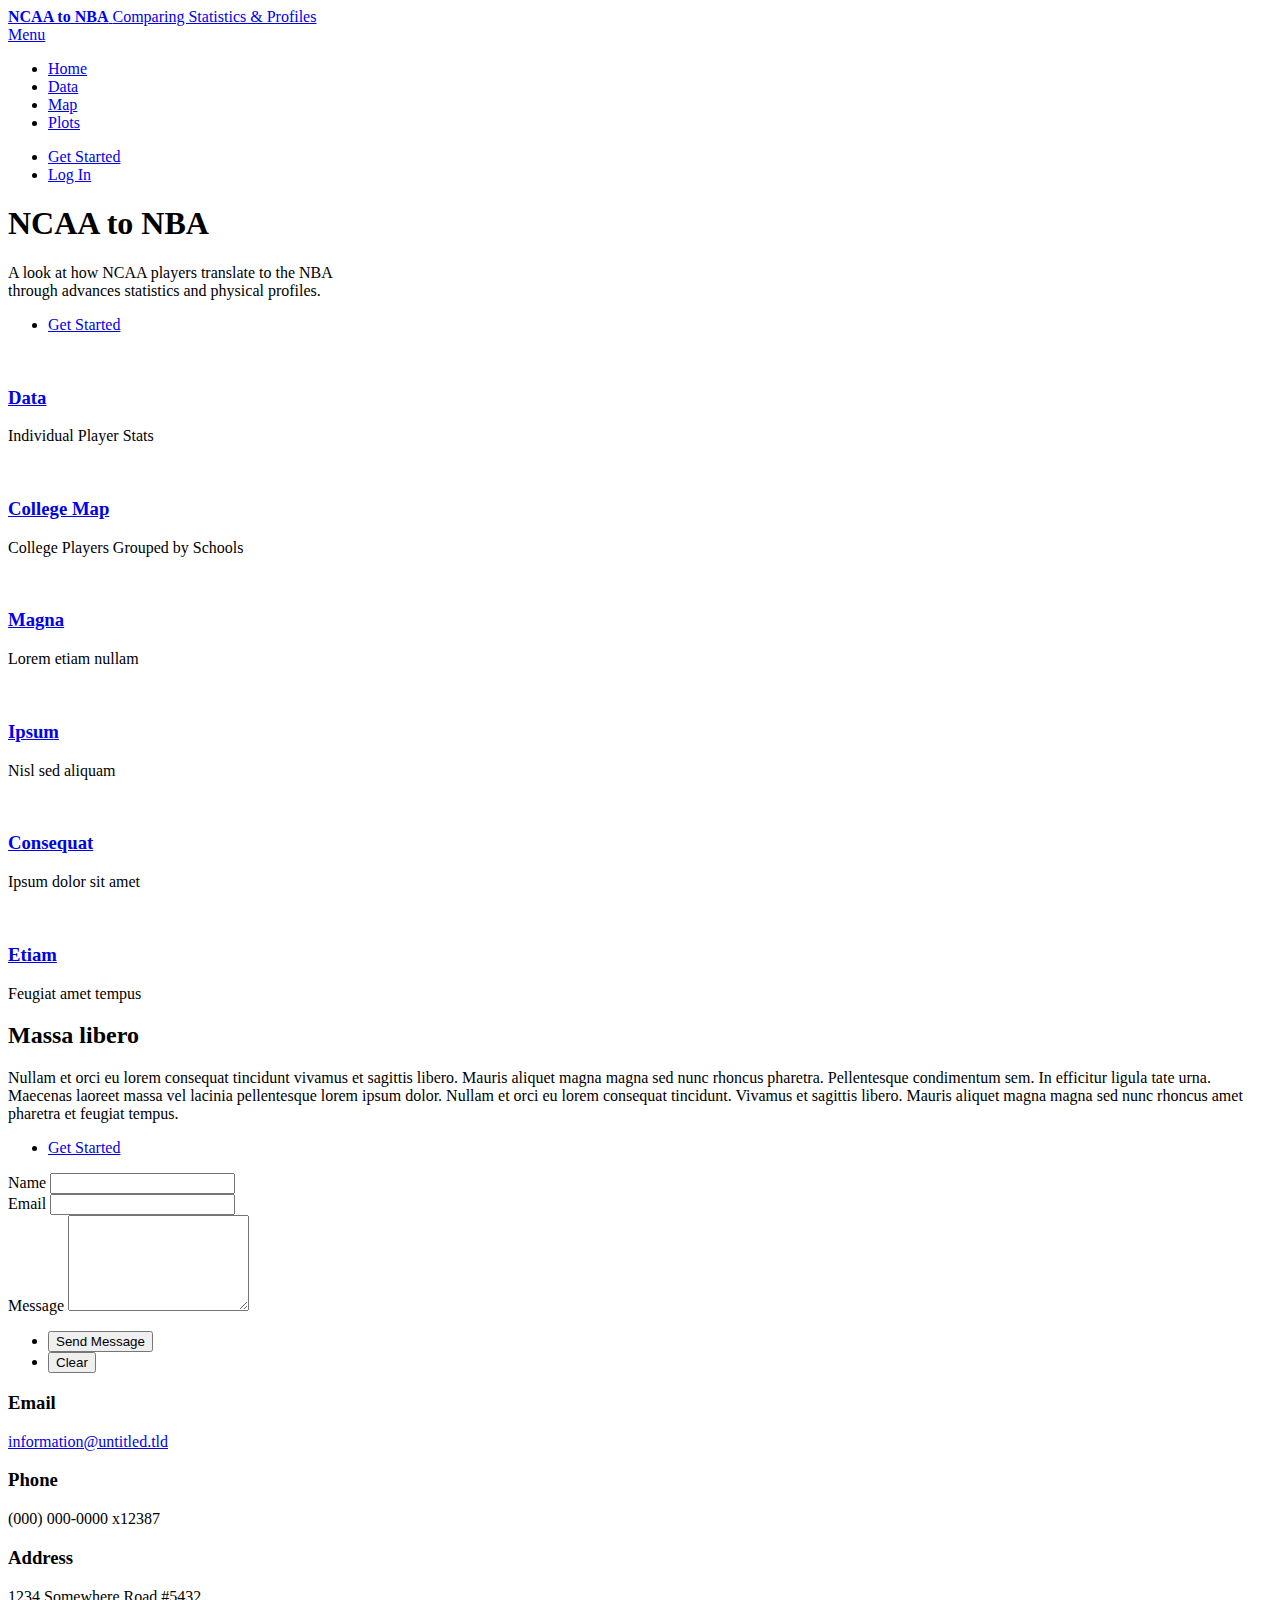
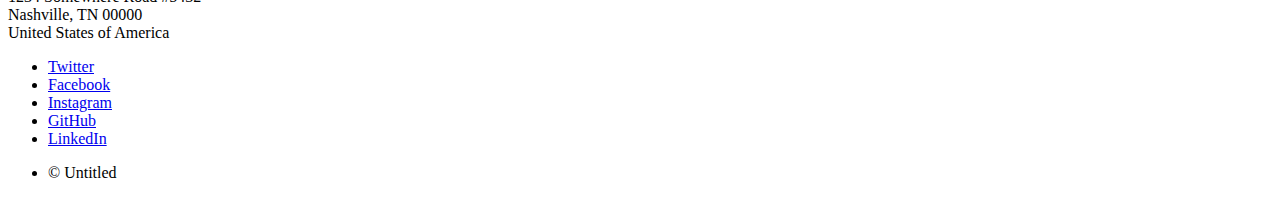
==== templates/index.html @ c203405b "created flask app" ====
<!DOCTYPE HTML>
<!--
	Forty by Pixelarity
	pixelarity.com | hello@pixelarity.com
	License: pixelarity.com/license
-->
<html>
	<head>
		<title>Untitled</title>
		<meta charset="utf-8" />
		<meta name="viewport" content="width=device-width, initial-scale=1, user-scalable=no" />
		<link rel="stylesheet" href= 'static/assets/css/main.css' />
		<link rel="stylesheet" href= 'static/assets/css/noscript.css' />
	</head>
	<body class="is-preload">

		<!-- Wrapper -->
			<div id="wrapper">

				<!-- Header -->
					<header id="header" class="alt">
						<a href="/" class="logo"><strong>NCAA to NBA</strong> <span>Comparing Statistics & Profiles</span></a>
						<nav>
							<a href="#menu">Menu</a>
						</nav>
					</header>

				<!-- Menu -->
					<nav id="menu">
						<ul class="links">
							<li><a href="index.html">Home</a></li>
							<li><a href="/data">Data</a></li>
							<li><a href="generic.html">Map</a></li>
							<li><a href="elements.html">Plots</a></li>
						</ul>
						<ul class="actions stacked">
							<li><a href="#" class="button primary fit">Get Started</a></li>
							<li><a href="#" class="button fit">Log In</a></li>
						</ul>
					</nav>

				<!-- Banner -->
					<section id="banner" class="major">
						<div class="inner">
							<header class="major">
								<h1>NCAA to NBA</h1>
							</header>
							<div class="content">
								<p>A look at how NCAA players translate to the NBA<br />
								through advances statistics and physical profiles.</p>
								<ul class="actions">
									<li><a href="#one" class="button next scrolly">Get Started</a></li>
								</ul>
							</div>
						</div>
					</section>

				<!-- Main -->
					<div id="main">

						<!-- One -->
							<section id="one" class="tiles">
								<article>
									<span class="image">
										<img src="static/images/stephcurrycollege.jpg" alt="" />
									</span>
									<header class="major">
										<h3><a href="/data" class="link">Data</a></h3>
										<p>Individual Player Stats</p>
									</header>
								</article>
								<article>
									<span class="image">
										<img src="static/images/marchmadnessbracket.jpg" alt="" />
									</span>
									<header class="major">
										<h3><a href="landing.html" class="link">College Map</a></h3>
										<p>College Players Grouped by Schools</p>
									</header>
								</article>
								<article>
									<span class="image">
										<img src="static/images/pic03.jpg" alt="" />
									</span>
									<header class="major">
										<h3><a href="landing.html" class="link">Magna</a></h3>
										<p>Lorem etiam nullam</p>
									</header>
								</article>
								<article>
									<span class="image">
										<img src="static/images/pic04.jpg" alt="" />
									</span>
									<header class="major">
										<h3><a href="static/landing.html" class="link">Ipsum</a></h3>
										<p>Nisl sed aliquam</p>
									</header>
								</article>
								<article>
									<span class="image">
										<img src="static/images/pic05.jpg" alt="" />
									</span>
									<header class="major">
										<h3><a href="landing.html" class="link">Consequat</a></h3>
										<p>Ipsum dolor sit amet</p>
									</header>
								</article>
								<article>
									<span class="image">
										<img src="static/images/pic06.jpg" alt="" />
									</span>
									<header class="major">
										<h3><a href="landing.html" class="link">Etiam</a></h3>
										<p>Feugiat amet tempus</p>
									</header>
								</article>
							</section>

						<!-- Two -->
							<section id="two">
								<div class="inner">
									<header class="major">
										<h2>Massa libero</h2>
									</header>
									<p>Nullam et orci eu lorem consequat tincidunt vivamus et sagittis libero. Mauris aliquet magna magna sed nunc rhoncus pharetra. Pellentesque condimentum sem. In efficitur ligula tate urna. Maecenas laoreet massa vel lacinia pellentesque lorem ipsum dolor. Nullam et orci eu lorem consequat tincidunt. Vivamus et sagittis libero. Mauris aliquet magna magna sed nunc rhoncus amet pharetra et feugiat tempus.</p>
									<ul class="actions">
										<li><a href="landing.html" class="button next">Get Started</a></li>
									</ul>
								</div>
							</section>

					</div>

				<!-- Contact -->
					<section id="contact">
						<div class="inner">
							<section>
								<form method="post" action="#">
									<div class="fields">
										<div class="field half">
											<label for="name">Name</label>
											<input type="text" name="name" id="name" />
										</div>
										<div class="field half">
											<label for="email">Email</label>
											<input type="text" name="email" id="email" />
										</div>
										<div class="field">
											<label for="message">Message</label>
											<textarea name="message" id="message" rows="6"></textarea>
										</div>
									</div>
									<ul class="actions">
										<li><input type="submit" value="Send Message" class="primary" /></li>
										<li><input type="reset" value="Clear" /></li>
									</ul>
								</form>
							</section>
							<section class="split">
								<section>
									<div class="contact-method">
										<span class="icon solid alt fa-envelope"></span>
										<h3>Email</h3>
										<a href="#">information@untitled.tld</a>
									</div>
								</section>
								<section>
									<div class="contact-method">
										<span class="icon solid alt fa-phone"></span>
										<h3>Phone</h3>
										<span>(000) 000-0000 x12387</span>
									</div>
								</section>
								<section>
									<div class="contact-method">
										<span class="icon solid alt fa-home"></span>
										<h3>Address</h3>
										<span>1234 Somewhere Road #5432<br />
										Nashville, TN 00000<br />
										United States of America</span>
									</div>
								</section>
							</section>
						</div>
					</section>

				<!-- Footer -->
					<footer id="footer">
						<div class="inner">
							<ul class="icons">
								<li><a href="#" class="icon brands alt fa-twitter"><span class="label">Twitter</span></a></li>
								<li><a href="#" class="icon brands alt fa-facebook-f"><span class="label">Facebook</span></a></li>
								<li><a href="#" class="icon brands alt fa-instagram"><span class="label">Instagram</span></a></li>
								<li><a href="#" class="icon brands alt fa-github"><span class="label">GitHub</span></a></li>
								<li><a href="#" class="icon brands alt fa-linkedin-in"><span class="label">LinkedIn</span></a></li>
							</ul>
							<ul class="copyright">
								<li>&copy; Untitled</li>
							</ul>
						</div>
					</footer>

			</div>

		<!-- Scripts -->
			<script src="static/assets/js/jquery.min.js"></script>
			<script src="static/assets/js/jquery.scrolly.min.js"></script>
			<script src="static/assets/js/jquery.scrollex.min.js"></script>
			<script src="static/assets/js/browser.min.js"></script>
			<script src="static/assets/js/breakpoints.min.js"></script>
			<script src="static/assets/js/util.js"></script>
			<script src="static/assets/js/main.js"></script>

	</body>
</html>
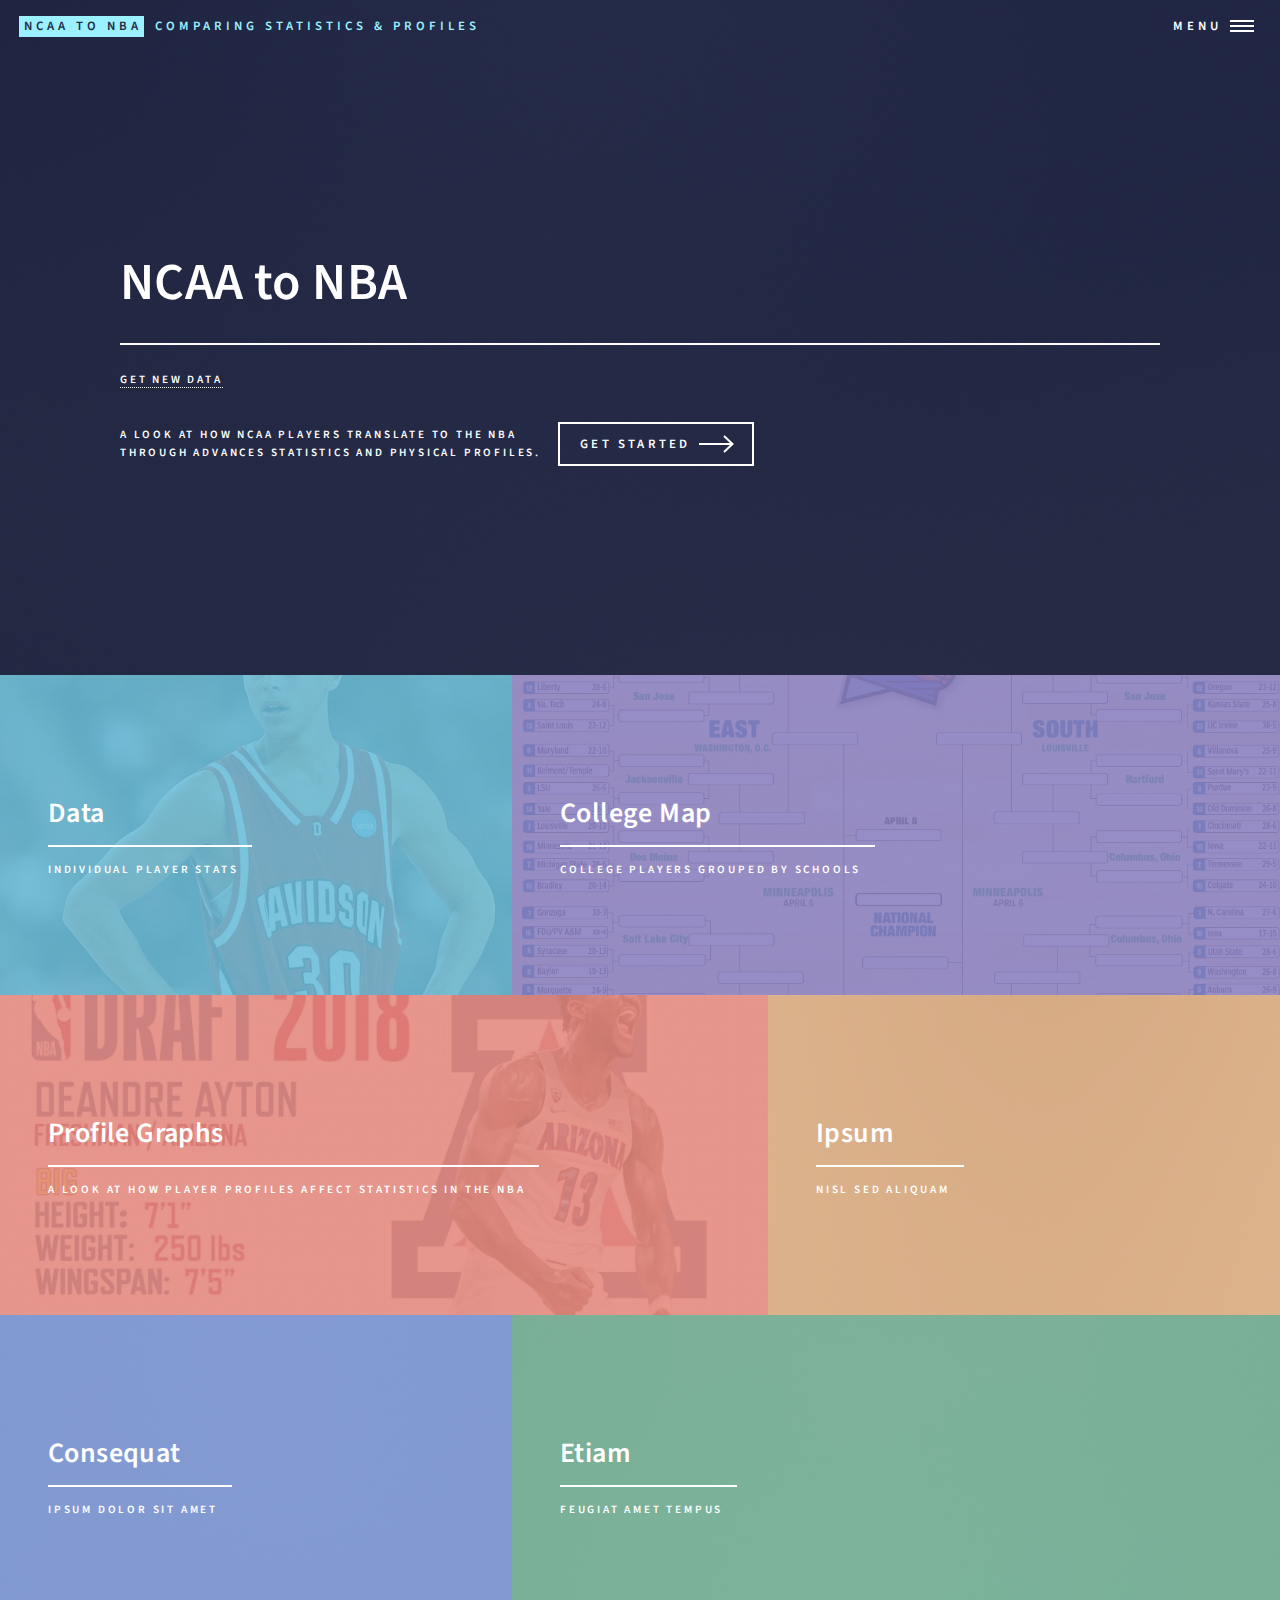
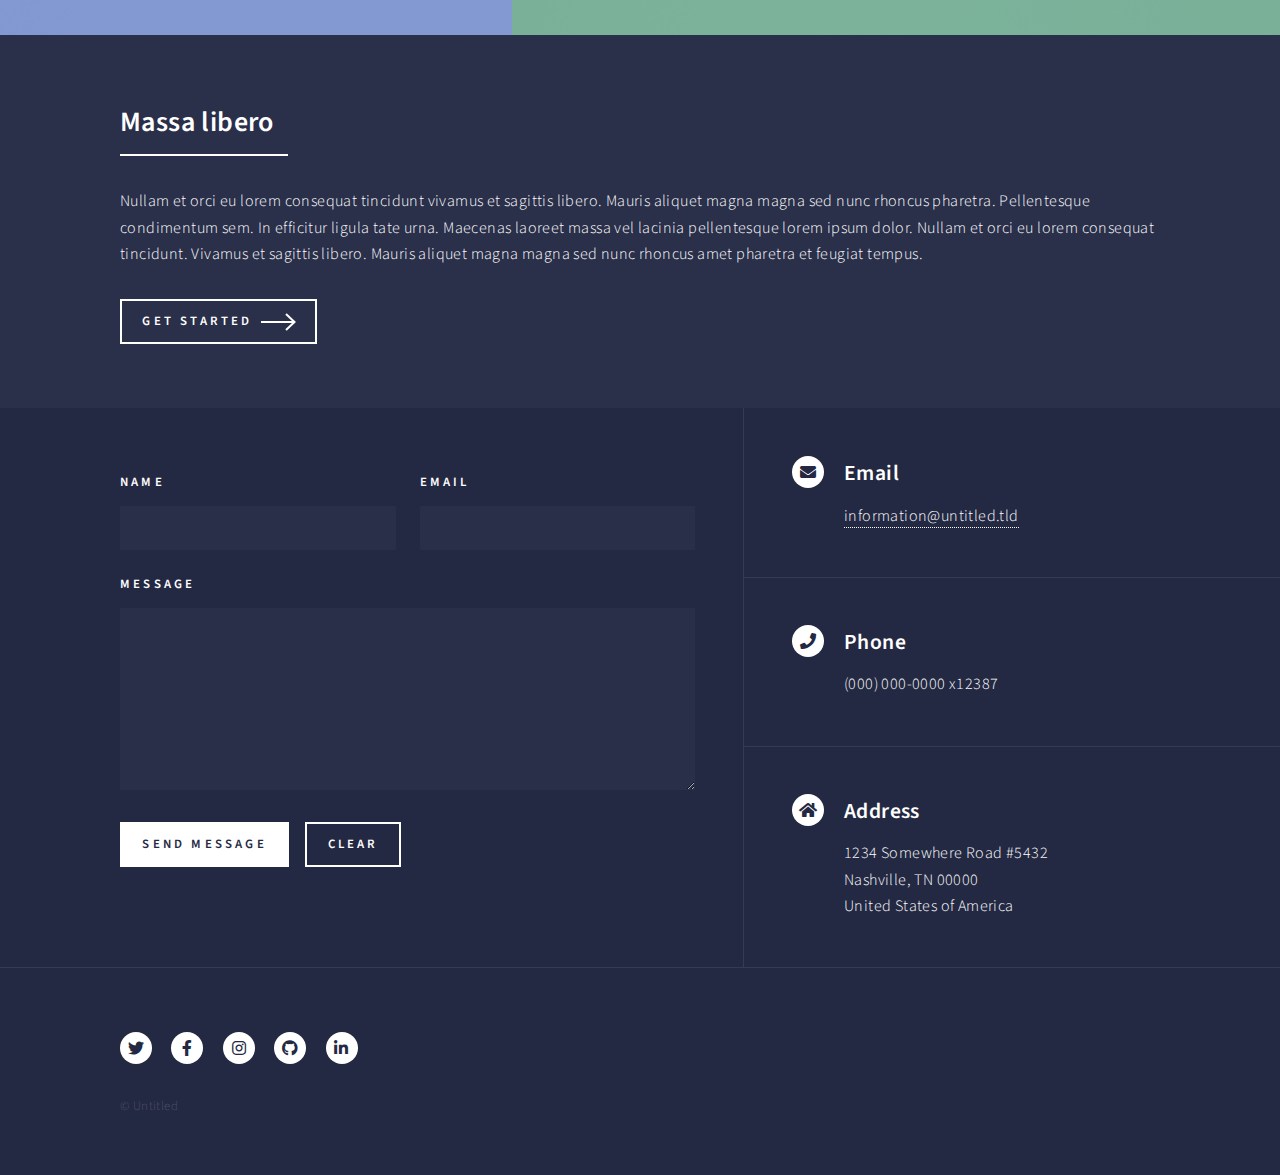
==== commit 58260697: "Uses Saburos PyMongo" ====
--- a/templates/index.html
+++ b/templates/index.html
@@ -9,8 +9,8 @@
 		<title>Untitled</title>
 		<meta charset="utf-8" />
 		<meta name="viewport" content="width=device-width, initial-scale=1, user-scalable=no" />
-		<link rel="stylesheet" href= 'static/assets/css/main.css' />
-		<link rel="stylesheet" href= 'static/assets/css/noscript.css' />
+		<link rel="stylesheet" href= '../static/assets/css/main.css' />
+		<link rel="stylesheet" href= '../static/assets/css/noscript.css' />
 	</head>
 	<body class="is-preload">
 
@@ -43,7 +43,8 @@
 					<section id="banner" class="major">
 						<div class="inner">
 							<header class="major">
-								<h1>NCAA to NBA</h1>
+								<h1>NCAA to NBA</h1> 
+								<p><a class="btn btn-primary btn-lg" href="/scrape" role="button">Get New Data</a></p>
 							</header>
 							<div class="content">
 								<p>A look at how NCAA players translate to the NBA<br />
@@ -62,7 +63,7 @@
 							<section id="one" class="tiles">
 								<article>
 									<span class="image">
-										<img src="static/images/stephcurrycollege.jpg" alt="" />
+										<img src="../static/images/stephcurrycollege.jpg" alt="" />
 									</span>
 									<header class="major">
 										<h3><a href="/data" class="link">Data</a></h3>
@@ -71,7 +72,7 @@
 								</article>
 								<article>
 									<span class="image">
-										<img src="static/images/marchmadnessbracket.jpg" alt="" />
+										<img src="../static/images/marchmadnessbracket.jpg" alt="" />
 									</span>
 									<header class="major">
 										<h3><a href="landing.html" class="link">College Map</a></h3>
@@ -80,16 +81,16 @@
 								</article>
 								<article>
 									<span class="image">
-										<img src="static/images/pic03.jpg" alt="" />
-									</span>
-									<header class="major">
-										<h3><a href="landing.html" class="link">Magna</a></h3>
-										<p>Lorem etiam nullam</p>
-									</header>
-								</article>
-								<article>
-									<span class="image">
-										<img src="static/images/pic04.jpg" alt="" />
+										<img src="../static/images/deandre_ayton.jpg" alt="" />
+									</span>
+									<header class="major">
+										<h3><a href="/profile" class="link">Profile Graphs</a></h3>
+										<p>A look at how player profiles affect statistics in the NBA </p>
+									</header>
+								</article>
+								<article>
+									<span class="image">
+										<img src="../static/images/pic04.jpg" alt="" />
 									</span>
 									<header class="major">
 										<h3><a href="static/landing.html" class="link">Ipsum</a></h3>
@@ -98,7 +99,7 @@
 								</article>
 								<article>
 									<span class="image">
-										<img src="static/images/pic05.jpg" alt="" />
+										<img src="../static/images/pic05.jpg" alt="" />
 									</span>
 									<header class="major">
 										<h3><a href="landing.html" class="link">Consequat</a></h3>
@@ -107,7 +108,7 @@
 								</article>
 								<article>
 									<span class="image">
-										<img src="static/images/pic06.jpg" alt="" />
+										<img src="../static/images/pic06.jpg" alt="" />
 									</span>
 									<header class="major">
 										<h3><a href="landing.html" class="link">Etiam</a></h3>
@@ -203,13 +204,13 @@
 			</div>
 
 		<!-- Scripts -->
-			<script src="static/assets/js/jquery.min.js"></script>
-			<script src="static/assets/js/jquery.scrolly.min.js"></script>
-			<script src="static/assets/js/jquery.scrollex.min.js"></script>
-			<script src="static/assets/js/browser.min.js"></script>
-			<script src="static/assets/js/breakpoints.min.js"></script>
-			<script src="static/assets/js/util.js"></script>
-			<script src="static/assets/js/main.js"></script>
+			<script src="../static/assets/js/jquery.min.js"></script>
+			<script src="../static/assets/js/jquery.scrolly.min.js"></script>
+			<script src="../static/assets/js/jquery.scrollex.min.js"></script>
+			<script src="../static/assets/js/browser.min.js"></script>
+			<script src="../static/assets/js/breakpoints.min.js"></script>
+			<script src="../static/assets/js/util.js"></script>
+			<script src="../static/assets/js/main.js"></script>
 
 	</body>
 </html>--- a/static/assets/css/main.css
+++ b/static/assets/css/main.css
@@ -0,0 +1,3952 @@
+@import url(fontawesome-all.min.css);
+@import url("https://fonts.googleapis.com/css?family=Source+Sans+Pro:300,300italic,600,600italic");
+
+/*
+	Forty by Pixelarity
+	pixelarity.com | hello@pixelarity.com
+	License: pixelarity.com/license
+*/
+
+html, body, div, span, applet, object,
+iframe, h1, h2, h3, h4, h5, h6, p, blockquote,
+pre, a, abbr, acronym, address, big, cite,
+code, del, dfn, em, img, ins, kbd, q, s, samp,
+small, strike, strong, sub, sup, tt, var, b,
+u, i, center, dl, dt, dd, ol, ul, li, fieldset,
+form, label, legend, table, caption, tbody,
+tfoot, thead, tr, th, td, article, aside,
+canvas, details, embed, figure, figcaption,
+footer, header, hgroup, menu, nav, output, ruby,
+section, summary, time, mark, audio, video {
+	margin: 0;
+	padding: 0;
+	border: 0;
+	font-size: 100%;
+	font: inherit;
+	vertical-align: baseline;}
+
+article, aside, details, figcaption, figure,
+footer, header, hgroup, menu, nav, section {
+	display: block;}
+
+body {
+	line-height: 1;
+}
+
+ol, ul {
+	list-style: none;
+}
+
+blockquote, q {
+	quotes: none;
+}
+
+	blockquote:before, blockquote:after, q:before, q:after {
+		content: '';
+		content: none;
+	}
+
+table {
+	border-collapse: collapse;
+	border-spacing: 0;
+}
+
+body {
+	-webkit-text-size-adjust: none;
+}
+
+mark {
+	background-color: transparent;
+	color: inherit;
+}
+
+input::-moz-focus-inner {
+	border: 0;
+	padding: 0;
+}
+
+input, select, textarea {
+	-moz-appearance: none;
+	-webkit-appearance: none;
+	-ms-appearance: none;
+	appearance: none;
+}
+
+/* Basic */
+
+	@-ms-viewport {
+		width: device-width;
+	}
+
+	body {
+		-ms-overflow-style: scrollbar;
+	}
+
+	@media screen and (max-width: 480px) {
+
+		html, body {
+			min-width: 320px;
+		}
+
+	}
+
+	html {
+		box-sizing: border-box;
+	}
+
+	*, *:before, *:after {
+		box-sizing: inherit;
+	}
+
+	body {
+		background: #242943;
+	}
+
+		body.is-preload *, body.is-preload *:before, body.is-preload *:after {
+			-moz-animation: none !important;
+			-webkit-animation: none !important;
+			-ms-animation: none !important;
+			animation: none !important;
+			-moz-transition: none !important;
+			-webkit-transition: none !important;
+			-ms-transition: none !important;
+			transition: none !important;
+		}
+
+/* Type */
+
+	body, input, select, textarea {
+		color: #ffffff;
+		font-family: "Source Sans Pro", Helvetica, sans-serif;
+		font-size: 17pt;
+		font-weight: 300;
+		letter-spacing: 0.025em;
+		line-height: 1.65;
+	}
+
+		@media screen and (max-width: 1680px) {
+
+			body, input, select, textarea {
+				font-size: 14pt;
+			}
+
+		}
+
+		@media screen and (max-width: 1280px) {
+
+			body, input, select, textarea {
+				font-size: 12pt;
+			}
+
+		}
+
+		@media screen and (max-width: 360px) {
+
+			body, input, select, textarea {
+				font-size: 11pt;
+			}
+
+		}
+
+	a {
+		-moz-transition: color 0.2s ease-in-out, border-bottom-color 0.2s ease-in-out;
+		-webkit-transition: color 0.2s ease-in-out, border-bottom-color 0.2s ease-in-out;
+		-ms-transition: color 0.2s ease-in-out, border-bottom-color 0.2s ease-in-out;
+		transition: color 0.2s ease-in-out, border-bottom-color 0.2s ease-in-out;
+		border-bottom: dotted 1px;
+		color: inherit;
+		text-decoration: none;
+	}
+
+		a:hover {
+			border-bottom-color: transparent;
+			color: #9bf1ff !important;
+		}
+
+		a:active {
+			color: #53e3fb !important;
+		}
+
+	strong, b {
+		color: #ffffff;
+		font-weight: 600;
+	}
+
+	em, i {
+		font-style: italic;
+	}
+
+	p {
+		margin: 0 0 2em 0;
+	}
+
+	h1, h2, h3, h4, h5, h6 {
+		color: #ffffff;
+		font-weight: 600;
+		line-height: 1.65;
+		margin: 0 0 1em 0;
+	}
+
+		h1 a, h2 a, h3 a, h4 a, h5 a, h6 a {
+			color: inherit;
+			border-bottom: 0;
+		}
+
+	h1 {
+		font-size: 2.5em;
+	}
+
+	h2 {
+		font-size: 1.75em;
+	}
+
+	h3 {
+		font-size: 1.35em;
+	}
+
+	h4 {
+		font-size: 1.1em;
+	}
+
+	h5 {
+		font-size: 0.9em;
+	}
+
+	h6 {
+		font-size: 0.7em;
+	}
+
+	@media screen and (max-width: 736px) {
+
+		h1 {
+			font-size: 2em;
+		}
+
+		h2 {
+			font-size: 1.5em;
+		}
+
+		h3 {
+			font-size: 1.25em;
+		}
+
+	}
+
+	sub {
+		font-size: 0.8em;
+		position: relative;
+		top: 0.5em;
+	}
+
+	sup {
+		font-size: 0.8em;
+		position: relative;
+		top: -0.5em;
+	}
+
+	blockquote {
+		border-left: solid 4px rgba(212, 212, 255, 0.1);
+		font-style: italic;
+		margin: 0 0 2em 0;
+		padding: 0.5em 0 0.5em 2em;
+	}
+
+	code {
+		background: rgba(212, 212, 255, 0.035);
+		font-family: "Courier New", monospace;
+		font-size: 0.9em;
+		margin: 0 0.25em;
+		padding: 0.25em 0.65em;
+	}
+
+	pre {
+		-webkit-overflow-scrolling: touch;
+		font-family: "Courier New", monospace;
+		font-size: 0.9em;
+		margin: 0 0 2em 0;
+	}
+
+		pre code {
+			display: block;
+			line-height: 1.75;
+			padding: 1em 1.5em;
+			overflow-x: auto;
+		}
+
+	hr {
+		border: 0;
+		border-bottom: solid 1px rgba(212, 212, 255, 0.1);
+		margin: 2em 0;
+	}
+
+		hr.major {
+			margin: 3em 0;
+		}
+
+	.align-left {
+		text-align: left;
+	}
+
+	.align-center {
+		text-align: center;
+	}
+
+	.align-right {
+		text-align: right;
+	}
+
+/* Row */
+
+	.row {
+		display: flex;
+		flex-wrap: wrap;
+		box-sizing: border-box;
+		align-items: stretch;
+	}
+
+		.row > * {
+			box-sizing: border-box;
+		}
+
+		.row.gtr-uniform > * > :last-child {
+			margin-bottom: 0;
+		}
+
+		.row.aln-left {
+			justify-content: flex-start;
+		}
+
+		.row.aln-center {
+			justify-content: center;
+		}
+
+		.row.aln-right {
+			justify-content: flex-end;
+		}
+
+		.row.aln-top {
+			align-items: flex-start;
+		}
+
+		.row.aln-middle {
+			align-items: center;
+		}
+
+		.row.aln-bottom {
+			align-items: flex-end;
+		}
+
+		.row > .imp {
+			order: -1;
+		}
+
+		.row > .col-1 {
+			width: 8.33333%;
+		}
+
+		.row > .off-1 {
+			margin-left: 8.33333%;
+		}
+
+		.row > .col-2 {
+			width: 16.66667%;
+		}
+
+		.row > .off-2 {
+			margin-left: 16.66667%;
+		}
+
+		.row > .col-3 {
+			width: 25%;
+		}
+
+		.row > .off-3 {
+			margin-left: 25%;
+		}
+
+		.row > .col-4 {
+			width: 33.33333%;
+		}
+
+		.row > .off-4 {
+			margin-left: 33.33333%;
+		}
+
+		.row > .col-5 {
+			width: 41.66667%;
+		}
+
+		.row > .off-5 {
+			margin-left: 41.66667%;
+		}
+
+		.row > .col-6 {
+			width: 50%;
+		}
+
+		.row > .off-6 {
+			margin-left: 50%;
+		}
+
+		.row > .col-7 {
+			width: 58.33333%;
+		}
+
+		.row > .off-7 {
+			margin-left: 58.33333%;
+		}
+
+		.row > .col-8 {
+			width: 66.66667%;
+		}
+
+		.row > .off-8 {
+			margin-left: 66.66667%;
+		}
+
+		.row > .col-9 {
+			width: 75%;
+		}
+
+		.row > .off-9 {
+			margin-left: 75%;
+		}
+
+		.row > .col-10 {
+			width: 83.33333%;
+		}
+
+		.row > .off-10 {
+			margin-left: 83.33333%;
+		}
+
+		.row > .col-11 {
+			width: 91.66667%;
+		}
+
+		.row > .off-11 {
+			margin-left: 91.66667%;
+		}
+
+		.row > .col-12 {
+			width: 100%;
+		}
+
+		.row > .off-12 {
+			margin-left: 100%;
+		}
+
+		.row.gtr-0 {
+			margin-top: 0;
+			margin-left: 0em;
+		}
+
+			.row.gtr-0 > * {
+				padding: 0 0 0 0em;
+			}
+
+			.row.gtr-0.gtr-uniform {
+				margin-top: 0em;
+			}
+
+				.row.gtr-0.gtr-uniform > * {
+					padding-top: 0em;
+				}
+
+		.row.gtr-25 {
+			margin-top: 0;
+			margin-left: -0.5em;
+		}
+
+			.row.gtr-25 > * {
+				padding: 0 0 0 0.5em;
+			}
+
+			.row.gtr-25.gtr-uniform {
+				margin-top: -0.5em;
+			}
+
+				.row.gtr-25.gtr-uniform > * {
+					padding-top: 0.5em;
+				}
+
+		.row.gtr-50 {
+			margin-top: 0;
+			margin-left: -1em;
+		}
+
+			.row.gtr-50 > * {
+				padding: 0 0 0 1em;
+			}
+
+			.row.gtr-50.gtr-uniform {
+				margin-top: -1em;
+			}
+
+				.row.gtr-50.gtr-uniform > * {
+					padding-top: 1em;
+				}
+
+		.row {
+			margin-top: 0;
+			margin-left: -2em;
+		}
+
+			.row > * {
+				padding: 0 0 0 2em;
+			}
+
+			.row.gtr-uniform {
+				margin-top: -2em;
+			}
+
+				.row.gtr-uniform > * {
+					padding-top: 2em;
+				}
+
+		.row.gtr-150 {
+			margin-top: 0;
+			margin-left: -3em;
+		}
+
+			.row.gtr-150 > * {
+				padding: 0 0 0 3em;
+			}
+
+			.row.gtr-150.gtr-uniform {
+				margin-top: -3em;
+			}
+
+				.row.gtr-150.gtr-uniform > * {
+					padding-top: 3em;
+				}
+
+		.row.gtr-200 {
+			margin-top: 0;
+			margin-left: -4em;
+		}
+
+			.row.gtr-200 > * {
+				padding: 0 0 0 4em;
+			}
+
+			.row.gtr-200.gtr-uniform {
+				margin-top: -4em;
+			}
+
+				.row.gtr-200.gtr-uniform > * {
+					padding-top: 4em;
+				}
+
+		@media screen and (max-width: 1680px) {
+
+			.row {
+				display: flex;
+				flex-wrap: wrap;
+				box-sizing: border-box;
+				align-items: stretch;
+			}
+
+				.row > * {
+					box-sizing: border-box;
+				}
+
+				.row.gtr-uniform > * > :last-child {
+					margin-bottom: 0;
+				}
+
+				.row.aln-left {
+					justify-content: flex-start;
+				}
+
+				.row.aln-center {
+					justify-content: center;
+				}
+
+				.row.aln-right {
+					justify-content: flex-end;
+				}
+
+				.row.aln-top {
+					align-items: flex-start;
+				}
+
+				.row.aln-middle {
+					align-items: center;
+				}
+
+				.row.aln-bottom {
+					align-items: flex-end;
+				}
+
+				.row > .imp-xlarge {
+					order: -1;
+				}
+
+				.row > .col-1-xlarge {
+					width: 8.33333%;
+				}
+
+				.row > .off-1-xlarge {
+					margin-left: 8.33333%;
+				}
+
+				.row > .col-2-xlarge {
+					width: 16.66667%;
+				}
+
+				.row > .off-2-xlarge {
+					margin-left: 16.66667%;
+				}
+
+				.row > .col-3-xlarge {
+					width: 25%;
+				}
+
+				.row > .off-3-xlarge {
+					margin-left: 25%;
+				}
+
+				.row > .col-4-xlarge {
+					width: 33.33333%;
+				}
+
+				.row > .off-4-xlarge {
+					margin-left: 33.33333%;
+				}
+
+				.row > .col-5-xlarge {
+					width: 41.66667%;
+				}
+
+				.row > .off-5-xlarge {
+					margin-left: 41.66667%;
+				}
+
+				.row > .col-6-xlarge {
+					width: 50%;
+				}
+
+				.row > .off-6-xlarge {
+					margin-left: 50%;
+				}
+
+				.row > .col-7-xlarge {
+					width: 58.33333%;
+				}
+
+				.row > .off-7-xlarge {
+					margin-left: 58.33333%;
+				}
+
+				.row > .col-8-xlarge {
+					width: 66.66667%;
+				}
+
+				.row > .off-8-xlarge {
+					margin-left: 66.66667%;
+				}
+
+				.row > .col-9-xlarge {
+					width: 75%;
+				}
+
+				.row > .off-9-xlarge {
+					margin-left: 75%;
+				}
+
+				.row > .col-10-xlarge {
+					width: 83.33333%;
+				}
+
+				.row > .off-10-xlarge {
+					margin-left: 83.33333%;
+				}
+
+				.row > .col-11-xlarge {
+					width: 91.66667%;
+				}
+
+				.row > .off-11-xlarge {
+					margin-left: 91.66667%;
+				}
+
+				.row > .col-12-xlarge {
+					width: 100%;
+				}
+
+				.row > .off-12-xlarge {
+					margin-left: 100%;
+				}
+
+				.row.gtr-0 {
+					margin-top: 0;
+					margin-left: 0em;
+				}
+
+					.row.gtr-0 > * {
+						padding: 0 0 0 0em;
+					}
+
+					.row.gtr-0.gtr-uniform {
+						margin-top: 0em;
+					}
+
+						.row.gtr-0.gtr-uniform > * {
+							padding-top: 0em;
+						}
+
+				.row.gtr-25 {
+					margin-top: 0;
+					margin-left: -0.5em;
+				}
+
+					.row.gtr-25 > * {
+						padding: 0 0 0 0.5em;
+					}
+
+					.row.gtr-25.gtr-uniform {
+						margin-top: -0.5em;
+					}
+
+						.row.gtr-25.gtr-uniform > * {
+							padding-top: 0.5em;
+						}
+
+				.row.gtr-50 {
+					margin-top: 0;
+					margin-left: -1em;
+				}
+
+					.row.gtr-50 > * {
+						padding: 0 0 0 1em;
+					}
+
+					.row.gtr-50.gtr-uniform {
+						margin-top: -1em;
+					}
+
+						.row.gtr-50.gtr-uniform > * {
+							padding-top: 1em;
+						}
+
+				.row {
+					margin-top: 0;
+					margin-left: -2em;
+				}
+
+					.row > * {
+						padding: 0 0 0 2em;
+					}
+
+					.row.gtr-uniform {
+						margin-top: -2em;
+					}
+
+						.row.gtr-uniform > * {
+							padding-top: 2em;
+						}
+
+				.row.gtr-150 {
+					margin-top: 0;
+					margin-left: -3em;
+				}
+
+					.row.gtr-150 > * {
+						padding: 0 0 0 3em;
+					}
+
+					.row.gtr-150.gtr-uniform {
+						margin-top: -3em;
+					}
+
+						.row.gtr-150.gtr-uniform > * {
+							padding-top: 3em;
+						}
+
+				.row.gtr-200 {
+					margin-top: 0;
+					margin-left: -4em;
+				}
+
+					.row.gtr-200 > * {
+						padding: 0 0 0 4em;
+					}
+
+					.row.gtr-200.gtr-uniform {
+						margin-top: -4em;
+					}
+
+						.row.gtr-200.gtr-uniform > * {
+							padding-top: 4em;
+						}
+
+		}
+
+		@media screen and (max-width: 1280px) {
+
+			.row {
+				display: flex;
+				flex-wrap: wrap;
+				box-sizing: border-box;
+				align-items: stretch;
+			}
+
+				.row > * {
+					box-sizing: border-box;
+				}
+
+				.row.gtr-uniform > * > :last-child {
+					margin-bottom: 0;
+				}
+
+				.row.aln-left {
+					justify-content: flex-start;
+				}
+
+				.row.aln-center {
+					justify-content: center;
+				}
+
+				.row.aln-right {
+					justify-content: flex-end;
+				}
+
+				.row.aln-top {
+					align-items: flex-start;
+				}
+
+				.row.aln-middle {
+					align-items: center;
+				}
+
+				.row.aln-bottom {
+					align-items: flex-end;
+				}
+
+				.row > .imp-large {
+					order: -1;
+				}
+
+				.row > .col-1-large {
+					width: 8.33333%;
+				}
+
+				.row > .off-1-large {
+					margin-left: 8.33333%;
+				}
+
+				.row > .col-2-large {
+					width: 16.66667%;
+				}
+
+				.row > .off-2-large {
+					margin-left: 16.66667%;
+				}
+
+				.row > .col-3-large {
+					width: 25%;
+				}
+
+				.row > .off-3-large {
+					margin-left: 25%;
+				}
+
+				.row > .col-4-large {
+					width: 33.33333%;
+				}
+
+				.row > .off-4-large {
+					margin-left: 33.33333%;
+				}
+
+				.row > .col-5-large {
+					width: 41.66667%;
+				}
+
+				.row > .off-5-large {
+					margin-left: 41.66667%;
+				}
+
+				.row > .col-6-large {
+					width: 50%;
+				}
+
+				.row > .off-6-large {
+					margin-left: 50%;
+				}
+
+				.row > .col-7-large {
+					width: 58.33333%;
+				}
+
+				.row > .off-7-large {
+					margin-left: 58.33333%;
+				}
+
+				.row > .col-8-large {
+					width: 66.66667%;
+				}
+
+				.row > .off-8-large {
+					margin-left: 66.66667%;
+				}
+
+				.row > .col-9-large {
+					width: 75%;
+				}
+
+				.row > .off-9-large {
+					margin-left: 75%;
+				}
+
+				.row > .col-10-large {
+					width: 83.33333%;
+				}
+
+				.row > .off-10-large {
+					margin-left: 83.33333%;
+				}
+
+				.row > .col-11-large {
+					width: 91.66667%;
+				}
+
+				.row > .off-11-large {
+					margin-left: 91.66667%;
+				}
+
+				.row > .col-12-large {
+					width: 100%;
+				}
+
+				.row > .off-12-large {
+					margin-left: 100%;
+				}
+
+				.row.gtr-0 {
+					margin-top: 0;
+					margin-left: 0em;
+				}
+
+					.row.gtr-0 > * {
+						padding: 0 0 0 0em;
+					}
+
+					.row.gtr-0.gtr-uniform {
+						margin-top: 0em;
+					}
+
+						.row.gtr-0.gtr-uniform > * {
+							padding-top: 0em;
+						}
+
+				.row.gtr-25 {
+					margin-top: 0;
+					margin-left: -0.375em;
+				}
+
+					.row.gtr-25 > * {
+						padding: 0 0 0 0.375em;
+					}
+
+					.row.gtr-25.gtr-uniform {
+						margin-top: -0.375em;
+					}
+
+						.row.gtr-25.gtr-uniform > * {
+							padding-top: 0.375em;
+						}
+
+				.row.gtr-50 {
+					margin-top: 0;
+					margin-left: -0.75em;
+				}
+
+					.row.gtr-50 > * {
+						padding: 0 0 0 0.75em;
+					}
+
+					.row.gtr-50.gtr-uniform {
+						margin-top: -0.75em;
+					}
+
+						.row.gtr-50.gtr-uniform > * {
+							padding-top: 0.75em;
+						}
+
+				.row {
+					margin-top: 0;
+					margin-left: -1.5em;
+				}
+
+					.row > * {
+						padding: 0 0 0 1.5em;
+					}
+
+					.row.gtr-uniform {
+						margin-top: -1.5em;
+					}
+
+						.row.gtr-uniform > * {
+							padding-top: 1.5em;
+						}
+
+				.row.gtr-150 {
+					margin-top: 0;
+					margin-left: -2.25em;
+				}
+
+					.row.gtr-150 > * {
+						padding: 0 0 0 2.25em;
+					}
+
+					.row.gtr-150.gtr-uniform {
+						margin-top: -2.25em;
+					}
+
+						.row.gtr-150.gtr-uniform > * {
+							padding-top: 2.25em;
+						}
+
+				.row.gtr-200 {
+					margin-top: 0;
+					margin-left: -3em;
+				}
+
+					.row.gtr-200 > * {
+						padding: 0 0 0 3em;
+					}
+
+					.row.gtr-200.gtr-uniform {
+						margin-top: -3em;
+					}
+
+						.row.gtr-200.gtr-uniform > * {
+							padding-top: 3em;
+						}
+
+		}
+
+		@media screen and (max-width: 980px) {
+
+			.row {
+				display: flex;
+				flex-wrap: wrap;
+				box-sizing: border-box;
+				align-items: stretch;
+			}
+
+				.row > * {
+					box-sizing: border-box;
+				}
+
+				.row.gtr-uniform > * > :last-child {
+					margin-bottom: 0;
+				}
+
+				.row.aln-left {
+					justify-content: flex-start;
+				}
+
+				.row.aln-center {
+					justify-content: center;
+				}
+
+				.row.aln-right {
+					justify-content: flex-end;
+				}
+
+				.row.aln-top {
+					align-items: flex-start;
+				}
+
+				.row.aln-middle {
+					align-items: center;
+				}
+
+				.row.aln-bottom {
+					align-items: flex-end;
+				}
+
+				.row > .imp-medium {
+					order: -1;
+				}
+
+				.row > .col-1-medium {
+					width: 8.33333%;
+				}
+
+				.row > .off-1-medium {
+					margin-left: 8.33333%;
+				}
+
+				.row > .col-2-medium {
+					width: 16.66667%;
+				}
+
+				.row > .off-2-medium {
+					margin-left: 16.66667%;
+				}
+
+				.row > .col-3-medium {
+					width: 25%;
+				}
+
+				.row > .off-3-medium {
+					margin-left: 25%;
+				}
+
+				.row > .col-4-medium {
+					width: 33.33333%;
+				}
+
+				.row > .off-4-medium {
+					margin-left: 33.33333%;
+				}
+
+				.row > .col-5-medium {
+					width: 41.66667%;
+				}
+
+				.row > .off-5-medium {
+					margin-left: 41.66667%;
+				}
+
+				.row > .col-6-medium {
+					width: 50%;
+				}
+
+				.row > .off-6-medium {
+					margin-left: 50%;
+				}
+
+				.row > .col-7-medium {
+					width: 58.33333%;
+				}
+
+				.row > .off-7-medium {
+					margin-left: 58.33333%;
+				}
+
+				.row > .col-8-medium {
+					width: 66.66667%;
+				}
+
+				.row > .off-8-medium {
+					margin-left: 66.66667%;
+				}
+
+				.row > .col-9-medium {
+					width: 75%;
+				}
+
+				.row > .off-9-medium {
+					margin-left: 75%;
+				}
+
+				.row > .col-10-medium {
+					width: 83.33333%;
+				}
+
+				.row > .off-10-medium {
+					margin-left: 83.33333%;
+				}
+
+				.row > .col-11-medium {
+					width: 91.66667%;
+				}
+
+				.row > .off-11-medium {
+					margin-left: 91.66667%;
+				}
+
+				.row > .col-12-medium {
+					width: 100%;
+				}
+
+				.row > .off-12-medium {
+					margin-left: 100%;
+				}
+
+				.row.gtr-0 {
+					margin-top: 0;
+					margin-left: 0em;
+				}
+
+					.row.gtr-0 > * {
+						padding: 0 0 0 0em;
+					}
+
+					.row.gtr-0.gtr-uniform {
+						margin-top: 0em;
+					}
+
+						.row.gtr-0.gtr-uniform > * {
+							padding-top: 0em;
+						}
+
+				.row.gtr-25 {
+					margin-top: 0;
+					margin-left: -0.375em;
+				}
+
+					.row.gtr-25 > * {
+						padding: 0 0 0 0.375em;
+					}
+
+					.row.gtr-25.gtr-uniform {
+						margin-top: -0.375em;
+					}
+
+						.row.gtr-25.gtr-uniform > * {
+							padding-top: 0.375em;
+						}
+
+				.row.gtr-50 {
+					margin-top: 0;
+					margin-left: -0.75em;
+				}
+
+					.row.gtr-50 > * {
+						padding: 0 0 0 0.75em;
+					}
+
+					.row.gtr-50.gtr-uniform {
+						margin-top: -0.75em;
+					}
+
+						.row.gtr-50.gtr-uniform > * {
+							padding-top: 0.75em;
+						}
+
+				.row {
+					margin-top: 0;
+					margin-left: -1.5em;
+				}
+
+					.row > * {
+						padding: 0 0 0 1.5em;
+					}
+
+					.row.gtr-uniform {
+						margin-top: -1.5em;
+					}
+
+						.row.gtr-uniform > * {
+							padding-top: 1.5em;
+						}
+
+				.row.gtr-150 {
+					margin-top: 0;
+					margin-left: -2.25em;
+				}
+
+					.row.gtr-150 > * {
+						padding: 0 0 0 2.25em;
+					}
+
+					.row.gtr-150.gtr-uniform {
+						margin-top: -2.25em;
+					}
+
+						.row.gtr-150.gtr-uniform > * {
+							padding-top: 2.25em;
+						}
+
+				.row.gtr-200 {
+					margin-top: 0;
+					margin-left: -3em;
+				}
+
+					.row.gtr-200 > * {
+						padding: 0 0 0 3em;
+					}
+
+					.row.gtr-200.gtr-uniform {
+						margin-top: -3em;
+					}
+
+						.row.gtr-200.gtr-uniform > * {
+							padding-top: 3em;
+						}
+
+		}
+
+		@media screen and (max-width: 736px) {
+
+			.row {
+				display: flex;
+				flex-wrap: wrap;
+				box-sizing: border-box;
+				align-items: stretch;
+			}
+
+				.row > * {
+					box-sizing: border-box;
+				}
+
+				.row.gtr-uniform > * > :last-child {
+					margin-bottom: 0;
+				}
+
+				.row.aln-left {
+					justify-content: flex-start;
+				}
+
+				.row.aln-center {
+					justify-content: center;
+				}
+
+				.row.aln-right {
+					justify-content: flex-end;
+				}
+
+				.row.aln-top {
+					align-items: flex-start;
+				}
+
+				.row.aln-middle {
+					align-items: center;
+				}
+
+				.row.aln-bottom {
+					align-items: flex-end;
+				}
+
+				.row > .imp-small {
+					order: -1;
+				}
+
+				.row > .col-1-small {
+					width: 8.33333%;
+				}
+
+				.row > .off-1-small {
+					margin-left: 8.33333%;
+				}
+
+				.row > .col-2-small {
+					width: 16.66667%;
+				}
+
+				.row > .off-2-small {
+					margin-left: 16.66667%;
+				}
+
+				.row > .col-3-small {
+					width: 25%;
+				}
+
+				.row > .off-3-small {
+					margin-left: 25%;
+				}
+
+				.row > .col-4-small {
+					width: 33.33333%;
+				}
+
+				.row > .off-4-small {
+					margin-left: 33.33333%;
+				}
+
+				.row > .col-5-small {
+					width: 41.66667%;
+				}
+
+				.row > .off-5-small {
+					margin-left: 41.66667%;
+				}
+
+				.row > .col-6-small {
+					width: 50%;
+				}
+
+				.row > .off-6-small {
+					margin-left: 50%;
+				}
+
+				.row > .col-7-small {
+					width: 58.33333%;
+				}
+
+				.row > .off-7-small {
+					margin-left: 58.33333%;
+				}
+
+				.row > .col-8-small {
+					width: 66.66667%;
+				}
+
+				.row > .off-8-small {
+					margin-left: 66.66667%;
+				}
+
+				.row > .col-9-small {
+					width: 75%;
+				}
+
+				.row > .off-9-small {
+					margin-left: 75%;
+				}
+
+				.row > .col-10-small {
+					width: 83.33333%;
+				}
+
+				.row > .off-10-small {
+					margin-left: 83.33333%;
+				}
+
+				.row > .col-11-small {
+					width: 91.66667%;
+				}
+
+				.row > .off-11-small {
+					margin-left: 91.66667%;
+				}
+
+				.row > .col-12-small {
+					width: 100%;
+				}
+
+				.row > .off-12-small {
+					margin-left: 100%;
+				}
+
+				.row.gtr-0 {
+					margin-top: 0;
+					margin-left: 0em;
+				}
+
+					.row.gtr-0 > * {
+						padding: 0 0 0 0em;
+					}
+
+					.row.gtr-0.gtr-uniform {
+						margin-top: 0em;
+					}
+
+						.row.gtr-0.gtr-uniform > * {
+							padding-top: 0em;
+						}
+
+				.row.gtr-25 {
+					margin-top: 0;
+					margin-left: -0.3125em;
+				}
+
+					.row.gtr-25 > * {
+						padding: 0 0 0 0.3125em;
+					}
+
+					.row.gtr-25.gtr-uniform {
+						margin-top: -0.3125em;
+					}
+
+						.row.gtr-25.gtr-uniform > * {
+							padding-top: 0.3125em;
+						}
+
+				.row.gtr-50 {
+					margin-top: 0;
+					margin-left: -0.625em;
+				}
+
+					.row.gtr-50 > * {
+						padding: 0 0 0 0.625em;
+					}
+
+					.row.gtr-50.gtr-uniform {
+						margin-top: -0.625em;
+					}
+
+						.row.gtr-50.gtr-uniform > * {
+							padding-top: 0.625em;
+						}
+
+				.row {
+					margin-top: 0;
+					margin-left: -1.25em;
+				}
+
+					.row > * {
+						padding: 0 0 0 1.25em;
+					}
+
+					.row.gtr-uniform {
+						margin-top: -1.25em;
+					}
+
+						.row.gtr-uniform > * {
+							padding-top: 1.25em;
+						}
+
+				.row.gtr-150 {
+					margin-top: 0;
+					margin-left: -1.875em;
+				}
+
+					.row.gtr-150 > * {
+						padding: 0 0 0 1.875em;
+					}
+
+					.row.gtr-150.gtr-uniform {
+						margin-top: -1.875em;
+					}
+
+						.row.gtr-150.gtr-uniform > * {
+							padding-top: 1.875em;
+						}
+
+				.row.gtr-200 {
+					margin-top: 0;
+					margin-left: -2.5em;
+				}
+
+					.row.gtr-200 > * {
+						padding: 0 0 0 2.5em;
+					}
+
+					.row.gtr-200.gtr-uniform {
+						margin-top: -2.5em;
+					}
+
+						.row.gtr-200.gtr-uniform > * {
+							padding-top: 2.5em;
+						}
+
+		}
+
+		@media screen and (max-width: 480px) {
+
+			.row {
+				display: flex;
+				flex-wrap: wrap;
+				box-sizing: border-box;
+				align-items: stretch;
+			}
+
+				.row > * {
+					box-sizing: border-box;
+				}
+
+				.row.gtr-uniform > * > :last-child {
+					margin-bottom: 0;
+				}
+
+				.row.aln-left {
+					justify-content: flex-start;
+				}
+
+				.row.aln-center {
+					justify-content: center;
+				}
+
+				.row.aln-right {
+					justify-content: flex-end;
+				}
+
+				.row.aln-top {
+					align-items: flex-start;
+				}
+
+				.row.aln-middle {
+					align-items: center;
+				}
+
+				.row.aln-bottom {
+					align-items: flex-end;
+				}
+
+				.row > .imp-xsmall {
+					order: -1;
+				}
+
+				.row > .col-1-xsmall {
+					width: 8.33333%;
+				}
+
+				.row > .off-1-xsmall {
+					margin-left: 8.33333%;
+				}
+
+				.row > .col-2-xsmall {
+					width: 16.66667%;
+				}
+
+				.row > .off-2-xsmall {
+					margin-left: 16.66667%;
+				}
+
+				.row > .col-3-xsmall {
+					width: 25%;
+				}
+
+				.row > .off-3-xsmall {
+					margin-left: 25%;
+				}
+
+				.row > .col-4-xsmall {
+					width: 33.33333%;
+				}
+
+				.row > .off-4-xsmall {
+					margin-left: 33.33333%;
+				}
+
+				.row > .col-5-xsmall {
+					width: 41.66667%;
+				}
+
+				.row > .off-5-xsmall {
+					margin-left: 41.66667%;
+				}
+
+				.row > .col-6-xsmall {
+					width: 50%;
+				}
+
+				.row > .off-6-xsmall {
+					margin-left: 50%;
+				}
+
+				.row > .col-7-xsmall {
+					width: 58.33333%;
+				}
+
+				.row > .off-7-xsmall {
+					margin-left: 58.33333%;
+				}
+
+				.row > .col-8-xsmall {
+					width: 66.66667%;
+				}
+
+				.row > .off-8-xsmall {
+					margin-left: 66.66667%;
+				}
+
+				.row > .col-9-xsmall {
+					width: 75%;
+				}
+
+				.row > .off-9-xsmall {
+					margin-left: 75%;
+				}
+
+				.row > .col-10-xsmall {
+					width: 83.33333%;
+				}
+
+				.row > .off-10-xsmall {
+					margin-left: 83.33333%;
+				}
+
+				.row > .col-11-xsmall {
+					width: 91.66667%;
+				}
+
+				.row > .off-11-xsmall {
+					margin-left: 91.66667%;
+				}
+
+				.row > .col-12-xsmall {
+					width: 100%;
+				}
+
+				.row > .off-12-xsmall {
+					margin-left: 100%;
+				}
+
+				.row.gtr-0 {
+					margin-top: 0;
+					margin-left: 0em;
+				}
+
+					.row.gtr-0 > * {
+						padding: 0 0 0 0em;
+					}
+
+					.row.gtr-0.gtr-uniform {
+						margin-top: 0em;
+					}
+
+						.row.gtr-0.gtr-uniform > * {
+							padding-top: 0em;
+						}
+
+				.row.gtr-25 {
+					margin-top: 0;
+					margin-left: -0.3125em;
+				}
+
+					.row.gtr-25 > * {
+						padding: 0 0 0 0.3125em;
+					}
+
+					.row.gtr-25.gtr-uniform {
+						margin-top: -0.3125em;
+					}
+
+						.row.gtr-25.gtr-uniform > * {
+							padding-top: 0.3125em;
+						}
+
+				.row.gtr-50 {
+					margin-top: 0;
+					margin-left: -0.625em;
+				}
+
+					.row.gtr-50 > * {
+						padding: 0 0 0 0.625em;
+					}
+
+					.row.gtr-50.gtr-uniform {
+						margin-top: -0.625em;
+					}
+
+						.row.gtr-50.gtr-uniform > * {
+							padding-top: 0.625em;
+						}
+
+				.row {
+					margin-top: 0;
+					margin-left: -1.25em;
+				}
+
+					.row > * {
+						padding: 0 0 0 1.25em;
+					}
+
+					.row.gtr-uniform {
+						margin-top: -1.25em;
+					}
+
+						.row.gtr-uniform > * {
+							padding-top: 1.25em;
+						}
+
+				.row.gtr-150 {
+					margin-top: 0;
+					margin-left: -1.875em;
+				}
+
+					.row.gtr-150 > * {
+						padding: 0 0 0 1.875em;
+					}
+
+					.row.gtr-150.gtr-uniform {
+						margin-top: -1.875em;
+					}
+
+						.row.gtr-150.gtr-uniform > * {
+							padding-top: 1.875em;
+						}
+
+				.row.gtr-200 {
+					margin-top: 0;
+					margin-left: -2.5em;
+				}
+
+					.row.gtr-200 > * {
+						padding: 0 0 0 2.5em;
+					}
+
+					.row.gtr-200.gtr-uniform {
+						margin-top: -2.5em;
+					}
+
+						.row.gtr-200.gtr-uniform > * {
+							padding-top: 2.5em;
+						}
+
+		}
+
+/* Section/Article */
+
+	section.special, article.special {
+		text-align: center;
+	}
+
+	header.major {
+		width: -moz-max-content;
+		width: -webkit-max-content;
+		width: -ms-max-content;
+		width: max-content;
+		margin-bottom: 2em;
+	}
+
+		header.major > :first-child {
+			margin-bottom: 0;
+			width: calc(100% + 0.5em);
+		}
+
+			header.major > :first-child:after {
+				content: '';
+				background-color: #ffffff;
+				display: block;
+				height: 2px;
+				margin: 0.325em 0 0.5em 0;
+				width: 100%;
+			}
+
+		header.major > p {
+			font-size: 0.7em;
+			font-weight: 600;
+			letter-spacing: 0.25em;
+			margin-bottom: 0;
+			text-transform: uppercase;
+		}
+
+		body.is-ie header.major > :first-child:after {
+			max-width: 9em;
+		}
+
+		body.is-ie header.major > h1:after {
+			max-width: 100% !important;
+		}
+
+	@media screen and (max-width: 736px) {
+
+		header.major > p br {
+			display: none;
+		}
+
+	}
+
+/* Form */
+
+	form {
+		margin: 0 0 2em 0;
+	}
+
+		form > :last-child {
+			margin-bottom: 0;
+		}
+
+		form > .fields {
+			display: -moz-flex;
+			display: -webkit-flex;
+			display: -ms-flex;
+			display: flex;
+			-moz-flex-wrap: wrap;
+			-webkit-flex-wrap: wrap;
+			-ms-flex-wrap: wrap;
+			flex-wrap: wrap;
+			width: calc(100% + 3em);
+			margin: -1.5em 0 2em -1.5em;
+		}
+
+			form > .fields > .field {
+				-moz-flex-grow: 0;
+				-webkit-flex-grow: 0;
+				-ms-flex-grow: 0;
+				flex-grow: 0;
+				-moz-flex-shrink: 0;
+				-webkit-flex-shrink: 0;
+				-ms-flex-shrink: 0;
+				flex-shrink: 0;
+				padding: 1.5em 0 0 1.5em;
+				width: calc(100% - 1.5em);
+			}
+
+				form > .fields > .field.half {
+					width: calc(50% - 0.75em);
+				}
+
+				form > .fields > .field.third {
+					width: calc(100%/3 - 0.5em);
+				}
+
+				form > .fields > .field.quarter {
+					width: calc(25% - 0.375em);
+				}
+
+		@media screen and (max-width: 480px) {
+
+			form > .fields {
+				width: calc(100% + 3em);
+				margin: -1.5em 0 2em -1.5em;
+			}
+
+				form > .fields > .field {
+					padding: 1.5em 0 0 1.5em;
+					width: calc(100% - 1.5em);
+				}
+
+					form > .fields > .field.half {
+						width: calc(100% - 1.5em);
+					}
+
+					form > .fields > .field.third {
+						width: calc(100% - 1.5em);
+					}
+
+					form > .fields > .field.quarter {
+						width: calc(100% - 1.5em);
+					}
+
+		}
+
+	label {
+		color: #ffffff;
+		display: block;
+		font-size: 0.8em;
+		font-weight: 600;
+		letter-spacing: 0.25em;
+		margin: 0 0 1em 0;
+		text-transform: uppercase;
+	}
+
+	input[type="text"],
+	input[type="password"],
+	input[type="email"],
+	input[type="tel"],
+	input[type="search"],
+	input[type="url"],
+	select,
+	textarea {
+		-moz-appearance: none;
+		-webkit-appearance: none;
+		-ms-appearance: none;
+		appearance: none;
+		background: rgba(212, 212, 255, 0.035);
+		border: none;
+		border-radius: 0;
+		color: inherit;
+		display: block;
+		outline: 0;
+		padding: 0 1em;
+		text-decoration: none;
+		width: 100%;
+	}
+
+		input[type="text"]:invalid,
+		input[type="password"]:invalid,
+		input[type="email"]:invalid,
+		input[type="tel"]:invalid,
+		input[type="search"]:invalid,
+		input[type="url"]:invalid,
+		select:invalid,
+		textarea:invalid {
+			box-shadow: none;
+		}
+
+		input[type="text"]:focus,
+		input[type="password"]:focus,
+		input[type="email"]:focus,
+		input[type="tel"]:focus,
+		input[type="search"]:focus,
+		input[type="url"]:focus,
+		select:focus,
+		textarea:focus {
+			border-color: #9bf1ff;
+			box-shadow: 0 0 0 2px #9bf1ff;
+		}
+
+	select {
+		background-image: url("data:image/svg+xml;charset=utf8,%3Csvg xmlns='http://www.w3.org/2000/svg' width='40' height='40' preserveAspectRatio='none' viewBox='0 0 40 40'%3E%3Cpath d='M9.4,12.3l10.4,10.4l10.4-10.4c0.2-0.2,0.5-0.4,0.9-0.4c0.3,0,0.6,0.1,0.9,0.4l3.3,3.3c0.2,0.2,0.4,0.5,0.4,0.9 c0,0.4-0.1,0.6-0.4,0.9L20.7,31.9c-0.2,0.2-0.5,0.4-0.9,0.4c-0.3,0-0.6-0.1-0.9-0.4L4.3,17.3c-0.2-0.2-0.4-0.5-0.4-0.9 c0-0.4,0.1-0.6,0.4-0.9l3.3-3.3c0.2-0.2,0.5-0.4,0.9-0.4S9.1,12.1,9.4,12.3z' fill='rgba(212, 212, 255, 0.1)' /%3E%3C/svg%3E");
+		background-size: 1.25rem;
+		background-repeat: no-repeat;
+		background-position: calc(100% - 1rem) center;
+		height: 2.75em;
+		padding-right: 2.75em;
+		text-overflow: ellipsis;
+	}
+
+		select option {
+			color: #ffffff;
+			background: #242943;
+		}
+
+		select:focus::-ms-value {
+			background-color: transparent;
+		}
+
+		select::-ms-expand {
+			display: none;
+		}
+
+	input[type="text"],
+	input[type="password"],
+	input[type="email"],
+	input[type="tel"],
+	input[type="search"],
+	input[type="url"],
+	select {
+		height: 2.75em;
+	}
+
+	textarea {
+		padding: 0.75em 1em;
+	}
+
+	input[type="checkbox"],
+	input[type="radio"] {
+		-moz-appearance: none;
+		-webkit-appearance: none;
+		-ms-appearance: none;
+		appearance: none;
+		display: block;
+		float: left;
+		margin-right: -2em;
+		opacity: 0;
+		width: 1em;
+		z-index: -1;
+	}
+
+		input[type="checkbox"] + label,
+		input[type="radio"] + label {
+			text-decoration: none;
+			color: #ffffff;
+			cursor: pointer;
+			display: inline-block;
+			font-weight: 300;
+			padding-left: 2.65em;
+			padding-right: 0.75em;
+			position: relative;
+		}
+
+			input[type="checkbox"] + label:before,
+			input[type="radio"] + label:before {
+				-moz-osx-font-smoothing: grayscale;
+				-webkit-font-smoothing: antialiased;
+				display: inline-block;
+				font-style: normal;
+				font-variant: normal;
+				text-rendering: auto;
+				line-height: 1;
+				text-transform: none !important;
+				font-family: 'Font Awesome 5 Free';
+				font-weight: 900;
+			}
+
+			input[type="checkbox"] + label:before,
+			input[type="radio"] + label:before {
+				background: rgba(212, 212, 255, 0.035);
+				content: '';
+				display: inline-block;
+				font-size: 0.8em;
+				height: 2.0625em;
+				left: 0;
+				letter-spacing: 0;
+				line-height: 2.0625em;
+				position: absolute;
+				text-align: center;
+				top: 0;
+				width: 2.0625em;
+			}
+
+		input[type="checkbox"]:checked + label:before,
+		input[type="radio"]:checked + label:before {
+			background: #ffffff;
+			border-color: #9bf1ff;
+			content: '\f00c';
+			color: #242943;
+		}
+
+		input[type="checkbox"]:focus + label:before,
+		input[type="radio"]:focus + label:before {
+			box-shadow: 0 0 0 2px #9bf1ff;
+		}
+
+	input[type="radio"] + label:before {
+		border-radius: 100%;
+	}
+
+	::-webkit-input-placeholder {
+		color: rgba(244, 244, 255, 0.2) !important;
+		opacity: 1.0;
+	}
+
+	:-moz-placeholder {
+		color: rgba(244, 244, 255, 0.2) !important;
+		opacity: 1.0;
+	}
+
+	::-moz-placeholder {
+		color: rgba(244, 244, 255, 0.2) !important;
+		opacity: 1.0;
+	}
+
+	:-ms-input-placeholder {
+		color: rgba(244, 244, 255, 0.2) !important;
+		opacity: 1.0;
+	}
+
+/* Box */
+
+	.box {
+		border: solid 1px rgba(212, 212, 255, 0.1);
+		margin-bottom: 2em;
+		padding: 1.5em;
+	}
+
+		.box > :last-child,
+		.box > :last-child > :last-child,
+		.box > :last-child > :last-child > :last-child {
+			margin-bottom: 0;
+		}
+
+		.box.alt {
+			border: 0;
+			border-radius: 0;
+			padding: 0;
+		}
+
+/* Icon */
+
+	.icon {
+		text-decoration: none;
+		border-bottom: none;
+		position: relative;
+	}
+
+		.icon:before {
+			-moz-osx-font-smoothing: grayscale;
+			-webkit-font-smoothing: antialiased;
+			display: inline-block;
+			font-style: normal;
+			font-variant: normal;
+			text-rendering: auto;
+			line-height: 1;
+			text-transform: none !important;
+			font-family: 'Font Awesome 5 Free';
+			font-weight: 400;
+		}
+
+		.icon > .label {
+			display: none;
+		}
+
+		.icon:before {
+			line-height: inherit;
+		}
+
+		.icon.solid:before {
+			font-weight: 900;
+		}
+
+		.icon.brands:before {
+			font-family: 'Font Awesome 5 Brands';
+		}
+
+		.icon.alt:before {
+			background-color: #ffffff;
+			border-radius: 100%;
+			color: #242943;
+			display: inline-block;
+			height: 2em;
+			line-height: 2em;
+			text-align: center;
+			width: 2em;
+		}
+
+	a.icon.alt:before {
+		-moz-transition: background-color 0.2s ease-in-out;
+		-webkit-transition: background-color 0.2s ease-in-out;
+		-ms-transition: background-color 0.2s ease-in-out;
+		transition: background-color 0.2s ease-in-out;
+	}
+
+	a.icon.alt:hover:before {
+		background-color: #6fc3df;
+	}
+
+	a.icon.alt:active:before {
+		background-color: #37a6cb;
+	}
+
+/* Image */
+
+	.image {
+		border: 0;
+		display: inline-block;
+		position: relative;
+	}
+
+		.image img {
+			display: block;
+		}
+
+		.image.left, .image.right {
+			max-width: 30%;
+		}
+
+			.image.left img, .image.right img {
+				width: 100%;
+			}
+
+		.image.left {
+			float: left;
+			margin: 0 1.5em 1.25em 0;
+			top: 0.25em;
+		}
+
+		.image.right {
+			float: right;
+			margin: 0 0 1.25em 1.5em;
+			top: 0.25em;
+		}
+
+		.image.fit {
+			display: block;
+			margin: 0 0 2em 0;
+			width: 100%;
+		}
+
+			.image.fit img {
+				width: 100%;
+			}
+
+		.image.main {
+			display: block;
+			margin: 2.5em 0;
+			width: 100%;
+		}
+
+			.image.main img {
+				width: 100%;
+			}
+
+			@media screen and (max-width: 736px) {
+
+				.image.main {
+					margin: 1.5em 0;
+				}
+
+			}
+
+/* List */
+
+	ol {
+		list-style: decimal;
+		margin: 0 0 2em 0;
+		padding-left: 1.25em;
+	}
+
+		ol li {
+			padding-left: 0.25em;
+		}
+
+	ul {
+		list-style: disc;
+		margin: 0 0 2em 0;
+		padding-left: 1em;
+	}
+
+		ul li {
+			padding-left: 0.5em;
+		}
+
+		ul.alt {
+			list-style: none;
+			padding-left: 0;
+		}
+
+			ul.alt li {
+				border-top: solid 1px rgba(212, 212, 255, 0.1);
+				padding: 0.5em 0;
+			}
+
+				ul.alt li:first-child {
+					border-top: 0;
+					padding-top: 0;
+				}
+
+	dl {
+		margin: 0 0 2em 0;
+	}
+
+		dl dt {
+			display: block;
+			font-weight: 600;
+			margin: 0 0 1em 0;
+		}
+
+		dl dd {
+			margin-left: 2em;
+		}
+
+/* Actions */
+
+	ul.actions {
+		display: -moz-flex;
+		display: -webkit-flex;
+		display: -ms-flex;
+		display: flex;
+		cursor: default;
+		list-style: none;
+		margin-left: -1em;
+		padding-left: 0;
+	}
+
+		ul.actions li {
+			padding: 0 0 0 1em;
+			vertical-align: middle;
+		}
+
+		ul.actions.special {
+			-moz-justify-content: center;
+			-webkit-justify-content: center;
+			-ms-justify-content: center;
+			justify-content: center;
+			width: 100%;
+			margin-left: 0;
+		}
+
+			ul.actions.special li:first-child {
+				padding-left: 0;
+			}
+
+		ul.actions.stacked {
+			-moz-flex-direction: column;
+			-webkit-flex-direction: column;
+			-ms-flex-direction: column;
+			flex-direction: column;
+			margin-left: 0;
+		}
+
+			ul.actions.stacked li {
+				padding: 1.3em 0 0 0;
+			}
+
+				ul.actions.stacked li:first-child {
+					padding-top: 0;
+				}
+
+		ul.actions.fit {
+			width: calc(100% + 1em);
+		}
+
+			ul.actions.fit li {
+				-moz-flex-grow: 1;
+				-webkit-flex-grow: 1;
+				-ms-flex-grow: 1;
+				flex-grow: 1;
+				-moz-flex-shrink: 1;
+				-webkit-flex-shrink: 1;
+				-ms-flex-shrink: 1;
+				flex-shrink: 1;
+				width: 100%;
+			}
+
+				ul.actions.fit li > * {
+					width: 100%;
+				}
+
+			ul.actions.fit.stacked {
+				width: 100%;
+			}
+
+/* Icons */
+
+	ul.icons {
+		cursor: default;
+		list-style: none;
+		padding-left: 0;
+	}
+
+		ul.icons li {
+			display: inline-block;
+			padding: 0 1em 0 0;
+		}
+
+			ul.icons li:last-child {
+				padding-right: 0;
+			}
+
+		@media screen and (max-width: 736px) {
+
+			ul.icons li {
+				padding: 0 0.75em 0 0;
+			}
+
+		}
+
+/* Pagination */
+
+	ul.pagination {
+		cursor: default;
+		list-style: none;
+		padding-left: 0;
+	}
+
+		ul.pagination li {
+			display: inline-block;
+			padding-left: 0;
+			vertical-align: middle;
+		}
+
+			ul.pagination li > .page {
+				-moz-transition: background-color 0.2s ease-in-out, color 0.2s ease-in-out;
+				-webkit-transition: background-color 0.2s ease-in-out, color 0.2s ease-in-out;
+				-ms-transition: background-color 0.2s ease-in-out, color 0.2s ease-in-out;
+				transition: background-color 0.2s ease-in-out, color 0.2s ease-in-out;
+				border-bottom: 0;
+				display: inline-block;
+				font-size: 0.8em;
+				font-weight: 600;
+				height: 1.5em;
+				line-height: 1.5em;
+				margin: 0 0.125em;
+				min-width: 1.5em;
+				padding: 0 0.5em;
+				text-align: center;
+			}
+
+				ul.pagination li > .page.active {
+					background-color: #ffffff;
+					color: #242943;
+				}
+
+					ul.pagination li > .page.active:hover {
+						background-color: #9bf1ff;
+						color: #242943 !important;
+					}
+
+					ul.pagination li > .page.active:active {
+						background-color: #53e3fb;
+					}
+
+			ul.pagination li:first-child {
+				padding-right: 0.75em;
+			}
+
+			ul.pagination li:last-child {
+				padding-left: 0.75em;
+			}
+
+		@media screen and (max-width: 480px) {
+
+			ul.pagination li:nth-child(n+2):nth-last-child(n+2) {
+				display: none;
+			}
+
+			ul.pagination li:first-child {
+				padding-right: 0;
+			}
+
+		}
+
+/* Table */
+
+	.table-wrapper {
+		-webkit-overflow-scrolling: touch;
+		overflow-x: auto;
+	}
+
+	table {
+		margin: 0 0 2em 0;
+		width: 100%;
+	}
+
+		table tbody tr {
+			border: solid 1px rgba(212, 212, 255, 0.1);
+			border-left: 0;
+			border-right: 0;
+		}
+
+			table tbody tr:nth-child(2n + 1) {
+				background-color: rgba(212, 212, 255, 0.035);
+			}
+
+		table td {
+			padding: 0.75em 0.75em;
+		}
+
+		table th {
+			color: #ffffff;
+			font-size: 0.9em;
+			font-weight: 600;
+			padding: 0 0.75em 0.75em 0.75em;
+			text-align: left;
+		}
+
+		table thead {
+			border-bottom: solid 2px rgba(212, 212, 255, 0.1);
+		}
+
+		table tfoot {
+			border-top: solid 2px rgba(212, 212, 255, 0.1);
+		}
+
+		table.alt {
+			border-collapse: separate;
+		}
+
+			table.alt tbody tr td {
+				border: solid 1px rgba(212, 212, 255, 0.1);
+				border-left-width: 0;
+				border-top-width: 0;
+			}
+
+				table.alt tbody tr td:first-child {
+					border-left-width: 1px;
+				}
+
+			table.alt tbody tr:first-child td {
+				border-top-width: 1px;
+			}
+
+			table.alt thead {
+				border-bottom: 0;
+			}
+
+			table.alt tfoot {
+				border-top: 0;
+			}
+
+/* Button */
+
+	input[type="submit"],
+	input[type="reset"],
+	input[type="button"],
+	button,
+	.button {
+		-moz-appearance: none;
+		-webkit-appearance: none;
+		-ms-appearance: none;
+		appearance: none;
+		-moz-transition: background-color 0.2s ease-in-out, box-shadow 0.2s ease-in-out, color 0.2s ease-in-out;
+		-webkit-transition: background-color 0.2s ease-in-out, box-shadow 0.2s ease-in-out, color 0.2s ease-in-out;
+		-ms-transition: background-color 0.2s ease-in-out, box-shadow 0.2s ease-in-out, color 0.2s ease-in-out;
+		transition: background-color 0.2s ease-in-out, box-shadow 0.2s ease-in-out, color 0.2s ease-in-out;
+		background-color: transparent;
+		border: 0;
+		border-radius: 0;
+		box-shadow: inset 0 0 0 2px #ffffff;
+		color: #ffffff;
+		cursor: pointer;
+		display: inline-block;
+		font-size: 0.8em;
+		font-weight: 600;
+		height: 3.5em;
+		letter-spacing: 0.25em;
+		line-height: 3.5em;
+		padding: 0 1.75em;
+		text-align: center;
+		text-decoration: none;
+		text-transform: uppercase;
+		white-space: nowrap;
+	}
+
+		input[type="submit"]:hover, input[type="submit"]:active,
+		input[type="reset"]:hover,
+		input[type="reset"]:active,
+		input[type="button"]:hover,
+		input[type="button"]:active,
+		button:hover,
+		button:active,
+		.button:hover,
+		.button:active {
+			box-shadow: inset 0 0 0 2px #9bf1ff;
+			color: #9bf1ff;
+		}
+
+		input[type="submit"]:active,
+		input[type="reset"]:active,
+		input[type="button"]:active,
+		button:active,
+		.button:active {
+			background-color: rgba(155, 241, 255, 0.1);
+			box-shadow: inset 0 0 0 2px #53e3fb;
+			color: #53e3fb;
+		}
+
+		input[type="submit"].icon:before,
+		input[type="reset"].icon:before,
+		input[type="button"].icon:before,
+		button.icon:before,
+		.button.icon:before {
+			margin-right: 0.5em;
+		}
+
+		input[type="submit"].fit,
+		input[type="reset"].fit,
+		input[type="button"].fit,
+		button.fit,
+		.button.fit {
+			width: 100%;
+		}
+
+		input[type="submit"].small,
+		input[type="reset"].small,
+		input[type="button"].small,
+		button.small,
+		.button.small {
+			font-size: 0.6em;
+		}
+
+		input[type="submit"].large,
+		input[type="reset"].large,
+		input[type="button"].large,
+		button.large,
+		.button.large {
+			font-size: 1.25em;
+			height: 3em;
+			line-height: 3em;
+		}
+
+		input[type="submit"].next,
+		input[type="reset"].next,
+		input[type="button"].next,
+		button.next,
+		.button.next {
+			padding-right: 4.5em;
+			position: relative;
+		}
+
+			input[type="submit"].next:before, input[type="submit"].next:after,
+			input[type="reset"].next:before,
+			input[type="reset"].next:after,
+			input[type="button"].next:before,
+			input[type="button"].next:after,
+			button.next:before,
+			button.next:after,
+			.button.next:before,
+			.button.next:after {
+				-moz-transition: opacity 0.2s ease-in-out;
+				-webkit-transition: opacity 0.2s ease-in-out;
+				-ms-transition: opacity 0.2s ease-in-out;
+				transition: opacity 0.2s ease-in-out;
+				background-position: center right;
+				background-repeat: no-repeat;
+				background-size: 36px 24px;
+				content: '';
+				display: block;
+				height: 100%;
+				position: absolute;
+				right: 1.5em;
+				top: 0;
+				vertical-align: middle;
+				width: 36px;
+			}
+
+			input[type="submit"].next:before,
+			input[type="reset"].next:before,
+			input[type="button"].next:before,
+			button.next:before,
+			.button.next:before {
+				background-image: url("data:image/svg+xml;charset=utf8,%3Csvg xmlns='http://www.w3.org/2000/svg' xmlns:xlink='http://www.w3.org/1999/xlink' width='36px' height='24px' viewBox='0 0 36 24' zoomAndPan='disable'%3E%3Cstyle%3Eline %7B stroke: %23ffffff%3B stroke-width: 2px%3B %7D%3C/style%3E%3Cline x1='0' y1='12' x2='34' y2='12' /%3E%3Cline x1='25' y1='4' x2='34' y2='12.5' /%3E%3Cline x1='25' y1='20' x2='34' y2='11.5' /%3E%3C/svg%3E");
+			}
+
+			input[type="submit"].next:after,
+			input[type="reset"].next:after,
+			input[type="button"].next:after,
+			button.next:after,
+			.button.next:after {
+				background-image: url("data:image/svg+xml;charset=utf8,%3Csvg xmlns='http://www.w3.org/2000/svg' xmlns:xlink='http://www.w3.org/1999/xlink' width='36px' height='24px' viewBox='0 0 36 24' zoomAndPan='disable'%3E%3Cstyle%3Eline %7B stroke: %239bf1ff%3B stroke-width: 2px%3B %7D%3C/style%3E%3Cline x1='0' y1='12' x2='34' y2='12' /%3E%3Cline x1='25' y1='4' x2='34' y2='12.5' /%3E%3Cline x1='25' y1='20' x2='34' y2='11.5' /%3E%3C/svg%3E");
+				opacity: 0;
+				z-index: 1;
+			}
+
+			input[type="submit"].next:hover:after, input[type="submit"].next:active:after,
+			input[type="reset"].next:hover:after,
+			input[type="reset"].next:active:after,
+			input[type="button"].next:hover:after,
+			input[type="button"].next:active:after,
+			button.next:hover:after,
+			button.next:active:after,
+			.button.next:hover:after,
+			.button.next:active:after {
+				opacity: 1;
+			}
+
+			@media screen and (max-width: 1280px) {
+
+				input[type="submit"].next,
+				input[type="reset"].next,
+				input[type="button"].next,
+				button.next,
+				.button.next {
+					padding-right: 5em;
+				}
+
+			}
+
+		input[type="submit"].primary,
+		input[type="reset"].primary,
+		input[type="button"].primary,
+		button.primary,
+		.button.primary {
+			background-color: #ffffff;
+			box-shadow: none;
+			color: #242943;
+		}
+
+			input[type="submit"].primary:hover, input[type="submit"].primary:active,
+			input[type="reset"].primary:hover,
+			input[type="reset"].primary:active,
+			input[type="button"].primary:hover,
+			input[type="button"].primary:active,
+			button.primary:hover,
+			button.primary:active,
+			.button.primary:hover,
+			.button.primary:active {
+				background-color: #9bf1ff;
+				color: #242943 !important;
+			}
+
+			input[type="submit"].primary:active,
+			input[type="reset"].primary:active,
+			input[type="button"].primary:active,
+			button.primary:active,
+			.button.primary:active {
+				background-color: #53e3fb;
+			}
+
+		input[type="submit"].disabled, input[type="submit"]:disabled,
+		input[type="reset"].disabled,
+		input[type="reset"]:disabled,
+		input[type="button"].disabled,
+		input[type="button"]:disabled,
+		button.disabled,
+		button:disabled,
+		.button.disabled,
+		.button:disabled {
+			pointer-events: none;
+			cursor: default;
+			opacity: 0.25;
+		}
+
+/* Tiles */
+
+	.tiles {
+		display: -moz-flex;
+		display: -webkit-flex;
+		display: -ms-flex;
+		display: flex;
+		-moz-flex-wrap: wrap;
+		-webkit-flex-wrap: wrap;
+		-ms-flex-wrap: wrap;
+		flex-wrap: wrap;
+		border-top: 0 !important;
+	}
+
+		.tiles + * {
+			border-top: 0 !important;
+		}
+
+		.tiles article {
+			-moz-align-items: center;
+			-webkit-align-items: center;
+			-ms-align-items: center;
+			align-items: center;
+			display: -moz-flex;
+			display: -webkit-flex;
+			display: -ms-flex;
+			display: flex;
+			-moz-transition: -moz-transform 0.25s ease, opacity 0.25s ease, -moz-filter 1s ease, -webkit-filter 1s ease;
+			-webkit-transition: -webkit-transform 0.25s ease, opacity 0.25s ease, -webkit-filter 1s ease, -webkit-filter 1s ease;
+			-ms-transition: -ms-transform 0.25s ease, opacity 0.25s ease, -ms-filter 1s ease, -webkit-filter 1s ease;
+			transition: transform 0.25s ease, opacity 0.25s ease, filter 1s ease, -webkit-filter 1s ease;
+			padding: 4em 4em 2em 4em ;
+			background-position: center;
+			background-repeat: no-repeat;
+			background-size: cover;
+			cursor: default;
+			height: 40vh;
+			max-height: 40em;
+			min-height: 23em;
+			overflow: hidden;
+			position: relative;
+			width: 40%;
+		}
+
+			.tiles article .image {
+				display: none;
+			}
+
+			.tiles article header {
+				position: relative;
+				z-index: 3;
+			}
+
+			.tiles article h3 {
+				font-size: 1.75em;
+			}
+
+				.tiles article h3 a:hover {
+					color: inherit !important;
+				}
+
+			.tiles article .link.primary {
+				border: 0;
+				height: 100%;
+				left: 0;
+				position: absolute;
+				top: 0;
+				width: 100%;
+				z-index: 4;
+			}
+
+			.tiles article:before {
+				-moz-transition: opacity 0.5s ease;
+				-webkit-transition: opacity 0.5s ease;
+				-ms-transition: opacity 0.5s ease;
+				transition: opacity 0.5s ease;
+				bottom: 0;
+				content: '';
+				display: block;
+				height: 100%;
+				left: 0;
+				opacity: 0.85;
+				position: absolute;
+				width: 100%;
+				z-index: 2;
+			}
+
+			.tiles article:after {
+				background-color: rgba(36, 41, 67, 0.25);
+				content: '';
+				display: block;
+				height: 100%;
+				left: 0;
+				position: absolute;
+				top: 0;
+				width: 100%;
+				z-index: 1;
+			}
+
+			.tiles article:hover:before {
+				opacity: 0;
+			}
+
+			.tiles article.is-transitioning {
+				-moz-transform: scale(0.95);
+				-webkit-transform: scale(0.95);
+				-ms-transform: scale(0.95);
+				transform: scale(0.95);
+				-moz-filter: blur(0.5em);
+				-webkit-filter: blur(0.5em);
+				-ms-filter: blur(0.5em);
+				filter: blur(0.5em);
+				opacity: 0;
+			}
+
+			.tiles article:nth-child(4n - 1), .tiles article:nth-child(4n - 2) {
+				width: 60%;
+			}
+
+			.tiles article:nth-child(6n - 5):before {
+				background-color: #6fc3df;
+			}
+
+			.tiles article:nth-child(6n - 4):before {
+				background-color: #8d82c4;
+			}
+
+			.tiles article:nth-child(6n - 3):before {
+				background-color: #ec8d81;
+			}
+
+			.tiles article:nth-child(6n - 2):before {
+				background-color: #e7b788;
+			}
+
+			.tiles article:nth-child(6n - 1):before {
+				background-color: #8ea9e8;
+			}
+
+			.tiles article:nth-child(6n):before {
+				background-color: #87c5a4;
+			}
+
+		@media screen and (max-width: 1280px) {
+
+			.tiles article {
+				padding: 4em 3em 2em 3em ;
+				height: 30vh;
+				max-height: 30em;
+				min-height: 20em;
+			}
+
+		}
+
+		@media screen and (max-width: 980px) {
+
+			.tiles article {
+				width: 50% !important;
+			}
+
+		}
+
+		@media screen and (max-width: 736px) {
+
+			.tiles article {
+				padding: 3em 1.5em 1em 1.5em ;
+				height: 16em;
+				max-height: none;
+				min-height: 0;
+			}
+
+				.tiles article h3 {
+					font-size: 1.5em;
+				}
+
+		}
+
+		@media screen and (max-width: 480px) {
+
+			.tiles {
+				display: block;
+			}
+
+				.tiles article {
+					height: 20em;
+					width: 100% !important;
+				}
+
+		}
+
+/* Contact Method */
+
+	.contact-method {
+		margin: 0 0 2em 0;
+		padding-left: 3.25em;
+		position: relative;
+	}
+
+		.contact-method .icon {
+			left: 0;
+			position: absolute;
+			top: 0;
+		}
+
+		.contact-method h3 {
+			margin: 0 0 0.5em 0;
+		}
+
+/* Spotlights */
+
+	.spotlights {
+		border-top: 0 !important;
+	}
+
+		.spotlights + * {
+			border-top: 0 !important;
+		}
+
+		.spotlights > section {
+			display: -moz-flex;
+			display: -webkit-flex;
+			display: -ms-flex;
+			display: flex;
+			-moz-flex-direction: row;
+			-webkit-flex-direction: row;
+			-ms-flex-direction: row;
+			flex-direction: row;
+			background-color: #2e3450;
+		}
+
+			.spotlights > section > .image {
+				background-position: center center;
+				background-size: cover;
+				border-radius: 0;
+				display: block;
+				position: relative;
+				width: 30%;
+			}
+
+				.spotlights > section > .image img {
+					border-radius: 0;
+					display: block;
+					width: 100%;
+				}
+
+				.spotlights > section > .image:before {
+					background: rgba(36, 41, 67, 0.9);
+					content: '';
+					display: block;
+					height: 100%;
+					left: 0;
+					opacity: 0;
+					position: absolute;
+					top: 0;
+					width: 100%;
+				}
+
+			.spotlights > section > .content {
+				display: -moz-flex;
+				display: -webkit-flex;
+				display: -ms-flex;
+				display: flex;
+				-moz-flex-direction: column;
+				-webkit-flex-direction: column;
+				-ms-flex-direction: column;
+				flex-direction: column;
+				-moz-justify-content: center;
+				-webkit-justify-content: center;
+				-ms-justify-content: center;
+				justify-content: center;
+				-moz-align-items: center;
+				-webkit-align-items: center;
+				-ms-align-items: center;
+				align-items: center;
+				padding: 2em 3em 0.1em 3em ;
+				width: 70%;
+			}
+
+				.spotlights > section > .content > .inner {
+					margin: 0 auto;
+					max-width: 100%;
+					width: 65em;
+				}
+
+			.spotlights > section:nth-child(2n) {
+				-moz-flex-direction: row-reverse;
+				-webkit-flex-direction: row-reverse;
+				-ms-flex-direction: row-reverse;
+				flex-direction: row-reverse;
+				background-color: #333856;
+			}
+
+				.spotlights > section:nth-child(2n) > .content {
+					-moz-align-items: -moz-flex-end;
+					-webkit-align-items: -webkit-flex-end;
+					-ms-align-items: -ms-flex-end;
+					align-items: flex-end;
+				}
+
+		@media screen and (max-width: 1680px) {
+
+			.spotlights > section > .image {
+				width: 40%;
+			}
+
+			.spotlights > section > .content {
+				width: 60%;
+			}
+
+		}
+
+		@media screen and (max-width: 1280px) {
+
+			.spotlights > section > .image {
+				width: 45%;
+			}
+
+			.spotlights > section > .content {
+				width: 55%;
+			}
+
+		}
+
+		@media screen and (max-width: 980px) {
+
+			.spotlights > section {
+				display: block;
+			}
+
+				.spotlights > section > .image {
+					width: 100%;
+				}
+
+				.spotlights > section > .content {
+					padding: 4em 3em 2em 3em ;
+					width: 100%;
+				}
+
+		}
+
+		@media screen and (max-width: 736px) {
+
+			.spotlights > section > .content {
+				padding: 3em 1.5em 1em 1.5em ;
+			}
+
+		}
+
+/* Header */
+
+	@-moz-keyframes reveal-header {
+		0% {
+			top: -4em;
+			opacity: 0;
+		}
+
+		100% {
+			top: 0;
+			opacity: 1;
+		}
+	}
+
+	@-webkit-keyframes reveal-header {
+		0% {
+			top: -4em;
+			opacity: 0;
+		}
+
+		100% {
+			top: 0;
+			opacity: 1;
+		}
+	}
+
+	@-ms-keyframes reveal-header {
+		0% {
+			top: -4em;
+			opacity: 0;
+		}
+
+		100% {
+			top: 0;
+			opacity: 1;
+		}
+	}
+
+	@keyframes reveal-header {
+		0% {
+			top: -4em;
+			opacity: 0;
+		}
+
+		100% {
+			top: 0;
+			opacity: 1;
+		}
+	}
+
+	#header {
+		display: -moz-flex;
+		display: -webkit-flex;
+		display: -ms-flex;
+		display: flex;
+		background-color: #2a2f4a;
+		box-shadow: 0 0 0.25em 0 rgba(0, 0, 0, 0.15);
+		cursor: default;
+		font-weight: 600;
+		height: 3.25em;
+		left: 0;
+		letter-spacing: 0.25em;
+		line-height: 3.25em;
+		margin: 0;
+		position: fixed;
+		text-transform: uppercase;
+		top: 0;
+		width: 100%;
+		z-index: 10000;
+	}
+
+		#header .logo {
+			border: 0;
+			display: inline-block;
+			font-size: 0.8em;
+			height: inherit;
+			line-height: inherit;
+			padding: 0 1.5em;
+		}
+
+			#header .logo strong {
+				-moz-transition: background-color 0.2s ease-in-out, color 0.2s ease-in-out;
+				-webkit-transition: background-color 0.2s ease-in-out, color 0.2s ease-in-out;
+				-ms-transition: background-color 0.2s ease-in-out, color 0.2s ease-in-out;
+				transition: background-color 0.2s ease-in-out, color 0.2s ease-in-out;
+				background-color: #ffffff;
+				color: #242943;
+				display: inline-block;
+				line-height: 1.65em;
+				margin-right: 0.325em;
+				padding: 0 0.125em 0 0.375em;
+			}
+
+			#header .logo:hover strong {
+				background-color: #9bf1ff;
+			}
+
+			#header .logo:active strong {
+				background-color: #53e3fb;
+			}
+
+		#header nav {
+			display: -moz-flex;
+			display: -webkit-flex;
+			display: -ms-flex;
+			display: flex;
+			-moz-justify-content: -moz-flex-end;
+			-webkit-justify-content: -webkit-flex-end;
+			-ms-justify-content: -ms-flex-end;
+			justify-content: flex-end;
+			-moz-flex-grow: 1;
+			-webkit-flex-grow: 1;
+			-ms-flex-grow: 1;
+			flex-grow: 1;
+			height: inherit;
+			line-height: inherit;
+		}
+
+			#header nav a {
+				border: 0;
+				display: block;
+				font-size: 0.8em;
+				height: inherit;
+				line-height: inherit;
+				padding: 0 0.75em;
+				position: relative;
+				vertical-align: middle;
+			}
+
+				#header nav a:last-child {
+					padding-right: 1.5em;
+				}
+
+				#header nav a[href="#menu"] {
+					padding-right: 3.325em !important;
+				}
+
+					#header nav a[href="#menu"]:before, #header nav a[href="#menu"]:after {
+						background-image: url("data:image/svg+xml;charset=utf8,%3Csvg xmlns='http://www.w3.org/2000/svg' width='24' height='32' viewBox='0 0 24 32' preserveAspectRatio='none'%3E%3Cstyle%3Eline %7B stroke-width: 2px%3B stroke: %23ffffff%3B %7D%3C/style%3E%3Cline x1='0' y1='11' x2='24' y2='11' /%3E%3Cline x1='0' y1='21' x2='24' y2='21' /%3E%3Cline x1='0' y1='16' x2='24' y2='16' /%3E%3C/svg%3E");
+						background-position: center;
+						background-repeat: no-repeat;
+						background-size: 24px 32px;
+						content: '';
+						display: block;
+						height: 100%;
+						position: absolute;
+						right: 1.5em;
+						top: 0;
+						vertical-align: middle;
+						width: 24px;
+					}
+
+					#header nav a[href="#menu"]:after {
+						-moz-transition: opacity 0.2s ease-in-out;
+						-webkit-transition: opacity 0.2s ease-in-out;
+						-ms-transition: opacity 0.2s ease-in-out;
+						transition: opacity 0.2s ease-in-out;
+						background-image: url("data:image/svg+xml;charset=utf8,%3Csvg xmlns='http://www.w3.org/2000/svg' width='24' height='32' viewBox='0 0 24 32' preserveAspectRatio='none'%3E%3Cstyle%3Eline %7B stroke-width: 2px%3B stroke: %239bf1ff%3B %7D%3C/style%3E%3Cline x1='0' y1='11' x2='24' y2='11' /%3E%3Cline x1='0' y1='21' x2='24' y2='21' /%3E%3Cline x1='0' y1='16' x2='24' y2='16' /%3E%3C/svg%3E");
+						opacity: 0;
+						z-index: 1;
+					}
+
+					#header nav a[href="#menu"]:hover:after, #header nav a[href="#menu"]:active:after {
+						opacity: 1;
+					}
+
+					#header nav a[href="#menu"]:last-child {
+						padding-right: 3.875em !important;
+					}
+
+						#header nav a[href="#menu"]:last-child:before, #header nav a[href="#menu"]:last-child:after {
+							right: 2em;
+						}
+
+		#header.reveal {
+			-moz-animation: reveal-header 0.35s ease;
+			-webkit-animation: reveal-header 0.35s ease;
+			-ms-animation: reveal-header 0.35s ease;
+			animation: reveal-header 0.35s ease;
+		}
+
+		#header.alt {
+			-moz-transition: opacity 2.5s ease;
+			-webkit-transition: opacity 2.5s ease;
+			-ms-transition: opacity 2.5s ease;
+			transition: opacity 2.5s ease;
+			-moz-transition-delay: 0.75s;
+			-webkit-transition-delay: 0.75s;
+			-ms-transition-delay: 0.75s;
+			transition-delay: 0.75s;
+			-moz-animation: none;
+			-webkit-animation: none;
+			-ms-animation: none;
+			animation: none;
+			background-color: transparent;
+			box-shadow: none;
+			position: absolute;
+		}
+
+			#header.alt.style1 .logo strong {
+				color: #6fc3df;
+			}
+
+			#header.alt.style2 .logo strong {
+				color: #8d82c4;
+			}
+
+			#header.alt.style3 .logo strong {
+				color: #ec8d81;
+			}
+
+			#header.alt.style4 .logo strong {
+				color: #e7b788;
+			}
+
+			#header.alt.style5 .logo strong {
+				color: #8ea9e8;
+			}
+
+			#header.alt.style6 .logo strong {
+				color: #87c5a4;
+			}
+
+		body.is-preload #header.alt {
+			opacity: 0;
+		}
+
+		@media screen and (max-width: 1680px) {
+
+			#header nav a[href="#menu"] {
+				padding-right: 3.75em !important;
+			}
+
+				#header nav a[href="#menu"]:last-child {
+					padding-right: 4.25em !important;
+				}
+
+		}
+
+		@media screen and (max-width: 1280px) {
+
+			#header nav a[href="#menu"] {
+				padding-right: 4em !important;
+			}
+
+				#header nav a[href="#menu"]:last-child {
+					padding-right: 4.5em !important;
+				}
+
+		}
+
+		@media screen and (max-width: 736px) {
+
+			#header {
+				height: 2.75em;
+				line-height: 2.75em;
+			}
+
+				#header .logo {
+					padding: 0 1em;
+				}
+
+				#header nav a {
+					padding: 0 0.5em;
+				}
+
+					#header nav a:last-child {
+						padding-right: 1em;
+					}
+
+					#header nav a[href="#menu"] {
+						padding-right: 3.25em !important;
+					}
+
+						#header nav a[href="#menu"]:before, #header nav a[href="#menu"]:after {
+							right: 0.75em;
+						}
+
+						#header nav a[href="#menu"]:last-child {
+							padding-right: 4em !important;
+						}
+
+							#header nav a[href="#menu"]:last-child:before, #header nav a[href="#menu"]:last-child:after {
+								right: 1.5em;
+							}
+
+		}
+
+		@media screen and (max-width: 480px) {
+
+			#header .logo span {
+				display: none;
+			}
+
+			#header nav a[href="#menu"] {
+				overflow: hidden;
+				padding-right: 0 !important;
+				text-indent: 5em;
+				white-space: nowrap;
+				width: 5em;
+			}
+
+				#header nav a[href="#menu"]:before, #header nav a[href="#menu"]:after {
+					right: 0;
+					width: inherit;
+				}
+
+				#header nav a[href="#menu"]:last-child:before, #header nav a[href="#menu"]:last-child:after {
+					width: 4em;
+					right: 0;
+				}
+
+		}
+
+/* Banner */
+
+	#banner {
+		-moz-align-items: center;
+		-webkit-align-items: center;
+		-ms-align-items: center;
+		align-items: center;
+		background-image: url("../../images/banner.jpg");
+		display: -moz-flex;
+		display: -webkit-flex;
+		display: -ms-flex;
+		display: flex;
+		padding: 6em 0 2em 0 ;
+		background-attachment: fixed;
+		background-position: center;
+		background-repeat: no-repeat;
+		background-size: cover;
+		border-bottom: 0 !important;
+		cursor: default;
+		height: 60vh;
+		margin-bottom: -3.25em;
+		max-height: 32em;
+		min-height: 22em;
+		position: relative;
+		top: -3.25em;
+	}
+
+		#banner:after {
+			-moz-transition: opacity 2.5s ease;
+			-webkit-transition: opacity 2.5s ease;
+			-ms-transition: opacity 2.5s ease;
+			transition: opacity 2.5s ease;
+			-moz-transition-delay: 0.75s;
+			-webkit-transition-delay: 0.75s;
+			-ms-transition-delay: 0.75s;
+			transition-delay: 0.75s;
+			pointer-events: none;
+			background-color: #242943;
+			content: '';
+			display: block;
+			height: 100%;
+			left: 0;
+			opacity: 0.85;
+			position: absolute;
+			top: 0;
+			width: 100%;
+			z-index: 1;
+		}
+
+		#banner h1 {
+			font-size: 3.25em;
+		}
+
+		#banner > .inner {
+			-moz-transition: opacity 1.5s ease, -moz-transform 0.5s ease-out, -moz-filter 0.5s ease, -webkit-filter 0.5s ease;
+			-webkit-transition: opacity 1.5s ease, -webkit-transform 0.5s ease-out, -webkit-filter 0.5s ease, -webkit-filter 0.5s ease;
+			-ms-transition: opacity 1.5s ease, -ms-transform 0.5s ease-out, -ms-filter 0.5s ease, -webkit-filter 0.5s ease;
+			transition: opacity 1.5s ease, transform 0.5s ease-out, filter 0.5s ease, -webkit-filter 0.5s ease;
+			padding: 0 !important;
+			position: relative;
+			z-index: 2;
+		}
+
+			#banner > .inner .image {
+				display: none;
+			}
+
+			#banner > .inner header {
+				width: auto;
+			}
+
+				#banner > .inner header > :first-child {
+					width: auto;
+				}
+
+					#banner > .inner header > :first-child:after {
+						max-width: 100%;
+					}
+
+			#banner > .inner .content {
+				display: -moz-flex;
+				display: -webkit-flex;
+				display: -ms-flex;
+				display: flex;
+				-moz-align-items: center;
+				-webkit-align-items: center;
+				-ms-align-items: center;
+				align-items: center;
+				margin: 0 0 2em 0;
+			}
+
+				#banner > .inner .content > * {
+					margin-right: 1.5em;
+					margin-bottom: 0;
+				}
+
+				#banner > .inner .content > :last-child {
+					margin-right: 0;
+				}
+
+				#banner > .inner .content p {
+					font-size: 0.7em;
+					font-weight: 600;
+					letter-spacing: 0.25em;
+					text-transform: uppercase;
+				}
+
+		#banner.major {
+			height: 75vh;
+			min-height: 30em;
+			max-height: 50em;
+		}
+
+			#banner.major.alt {
+				opacity: 0.75;
+			}
+
+		#banner.style1:after {
+			background-color: #6fc3df;
+		}
+
+		#banner.style2:after {
+			background-color: #8d82c4;
+		}
+
+		#banner.style3:after {
+			background-color: #ec8d81;
+		}
+
+		#banner.style4:after {
+			background-color: #e7b788;
+		}
+
+		#banner.style5:after {
+			background-color: #8ea9e8;
+		}
+
+		#banner.style6:after {
+			background-color: #87c5a4;
+		}
+
+		body.is-preload #banner:after {
+			opacity: 1.0;
+		}
+
+		body.is-preload #banner > .inner {
+			-moz-filter: blur(0.125em);
+			-webkit-filter: blur(0.125em);
+			-ms-filter: blur(0.125em);
+			filter: blur(0.125em);
+			-moz-transform: translateX(-0.5em);
+			-webkit-transform: translateX(-0.5em);
+			-ms-transform: translateX(-0.5em);
+			transform: translateX(-0.5em);
+			opacity: 0;
+		}
+
+		@media screen and (max-width: 1280px) {
+
+			#banner {
+				background-attachment: scroll;
+			}
+
+		}
+
+		@media screen and (max-width: 736px) {
+
+			#banner {
+				padding: 5em 0 1em 0 ;
+				height: auto;
+				margin-bottom: -2.75em;
+				max-height: none;
+				min-height: 0;
+				top: -2.75em;
+			}
+
+				#banner h1 {
+					font-size: 2em;
+				}
+
+				#banner > .inner .content {
+					display: block;
+				}
+
+					#banner > .inner .content > * {
+						margin-right: 0;
+						margin-bottom: 2em;
+					}
+
+				#banner.major {
+					height: auto;
+					min-height: 0;
+					max-height: none;
+				}
+
+		}
+
+		@media screen and (max-width: 480px) {
+
+			#banner {
+				padding: 6em 0 2em 0 ;
+			}
+
+				#banner > .inner .content p br {
+					display: none;
+				}
+
+				#banner.major {
+					padding: 8em 0 4em 0 ;
+				}
+
+		}
+
+/* Main */
+
+	#main {
+		background-color: #2a2f4a;
+	}
+
+		#main > * {
+			border-top: solid 1px rgba(212, 212, 255, 0.1);
+		}
+
+			#main > *:first-child {
+				border-top: 0;
+			}
+
+			#main > * > .inner {
+				padding: 4em 0 2em 0 ;
+				margin: 0 auto;
+				max-width: 65em;
+				width: calc(100% - 6em);
+			}
+
+				@media screen and (max-width: 736px) {
+
+					#main > * > .inner {
+						padding: 3em 0 1em 0 ;
+						width: calc(100% - 3em);
+					}
+
+				}
+
+		#main.alt {
+			background-color: transparent;
+			border-bottom: solid 1px rgba(212, 212, 255, 0.1);
+		}
+
+/* Contact */
+
+	#contact {
+		border-bottom: solid 1px rgba(212, 212, 255, 0.1);
+		overflow-x: hidden;
+	}
+
+		#contact > .inner {
+			display: -moz-flex;
+			display: -webkit-flex;
+			display: -ms-flex;
+			display: flex;
+			padding: 0 !important;
+		}
+
+			#contact > .inner > :nth-child(2n - 1) {
+				padding: 4em 3em 2em 0 ;
+				border-right: solid 1px rgba(212, 212, 255, 0.1);
+				width: 60%;
+			}
+
+			#contact > .inner > :nth-child(2n) {
+				padding-left: 3em;
+				width: 40%;
+			}
+
+			#contact > .inner > .split {
+				padding: 0;
+			}
+
+				#contact > .inner > .split > * {
+					padding: 3em 0 1em 3em ;
+					position: relative;
+				}
+
+					#contact > .inner > .split > *:before {
+						border-top: solid 1px rgba(212, 212, 255, 0.1);
+						content: '';
+						display: block;
+						margin-left: -3em;
+						position: absolute;
+						top: 0;
+						width: calc(100vw + 3em);
+					}
+
+				#contact > .inner > .split > :first-child:before {
+					display: none;
+				}
+
+		@media screen and (max-width: 980px) {
+
+			#contact > .inner {
+				display: block;
+			}
+
+				#contact > .inner > :nth-child(2n - 1) {
+					padding: 4em 0 2em 0 ;
+					border-right: 0;
+					width: 100%;
+				}
+
+				#contact > .inner > :nth-child(2n) {
+					padding-left: 0;
+					width: 100%;
+				}
+
+				#contact > .inner > .split > * {
+					padding: 3em 0 1em 0 ;
+				}
+
+				#contact > .inner > .split > :first-child:before {
+					display: block;
+				}
+
+		}
+
+		@media screen and (max-width: 736px) {
+
+			#contact > .inner > :nth-child(2n - 1) {
+				padding: 3em 0 1em 0 ;
+			}
+
+		}
+
+/* Footer */
+
+	#footer .copyright {
+		font-size: 0.8em;
+		list-style: none;
+		padding-left: 0;
+	}
+
+		#footer .copyright li {
+			border-left: solid 1px rgba(212, 212, 255, 0.1);
+			color: rgba(244, 244, 255, 0.2);
+			display: inline-block;
+			line-height: 1;
+			margin-left: 1em;
+			padding-left: 1em;
+		}
+
+			#footer .copyright li:first-child {
+				border-left: 0;
+				margin-left: 0;
+				padding-left: 0;
+			}
+
+	@media screen and (max-width: 480px) {
+
+		#footer .copyright li {
+			display: block;
+			border-left: 0;
+			margin-left: 0;
+			padding-left: 0;
+			line-height: inherit;
+		}
+
+	}
+
+/* Wrapper */
+
+	#wrapper {
+		-moz-transition: -moz-filter 0.35s ease, -webkit-filter 0.35s ease, opacity 0.375s ease-out;
+		-webkit-transition: -webkit-filter 0.35s ease, -webkit-filter 0.35s ease, opacity 0.375s ease-out;
+		-ms-transition: -ms-filter 0.35s ease, -webkit-filter 0.35s ease, opacity 0.375s ease-out;
+		transition: filter 0.35s ease, -webkit-filter 0.35s ease, opacity 0.375s ease-out;
+		padding-top: 3.25em;
+	}
+
+		#wrapper.is-transitioning {
+			opacity: 0;
+		}
+
+		#wrapper > * > .inner {
+			padding: 4em 0 2em 0 ;
+			margin: 0 auto;
+			max-width: 65em;
+			width: calc(100% - 6em);
+		}
+
+			@media screen and (max-width: 736px) {
+
+				#wrapper > * > .inner {
+					padding: 3em 0 1em 0 ;
+					width: calc(100% - 3em);
+				}
+
+			}
+
+		@media screen and (max-width: 736px) {
+
+			#wrapper {
+				padding-top: 2.75em;
+			}
+
+		}
+
+/* Menu */
+
+	#menu {
+		-moz-transition: -moz-transform 0.35s ease, opacity 0.35s ease, visibility 0.35s;
+		-webkit-transition: -webkit-transform 0.35s ease, opacity 0.35s ease, visibility 0.35s;
+		-ms-transition: -ms-transform 0.35s ease, opacity 0.35s ease, visibility 0.35s;
+		transition: transform 0.35s ease, opacity 0.35s ease, visibility 0.35s;
+		-moz-align-items: center;
+		-webkit-align-items: center;
+		-ms-align-items: center;
+		align-items: center;
+		display: -moz-flex;
+		display: -webkit-flex;
+		display: -ms-flex;
+		display: flex;
+		-moz-justify-content: center;
+		-webkit-justify-content: center;
+		-ms-justify-content: center;
+		justify-content: center;
+		pointer-events: none;
+		background: rgba(36, 41, 67, 0.9);
+		box-shadow: none;
+		height: 100%;
+		left: 0;
+		opacity: 0;
+		overflow: hidden;
+		padding: 3em 2em;
+		position: fixed;
+		top: 0;
+		visibility: hidden;
+		width: 100%;
+		z-index: 10002;
+	}
+
+		#menu .inner {
+			-moz-transition: -moz-transform 0.35s ease-out, opacity 0.35s ease, visibility 0.35s;
+			-webkit-transition: -webkit-transform 0.35s ease-out, opacity 0.35s ease, visibility 0.35s;
+			-ms-transition: -ms-transform 0.35s ease-out, opacity 0.35s ease, visibility 0.35s;
+			transition: transform 0.35s ease-out, opacity 0.35s ease, visibility 0.35s;
+			-moz-transform: rotateX(20deg);
+			-webkit-transform: rotateX(20deg);
+			-ms-transform: rotateX(20deg);
+			transform: rotateX(20deg);
+			-webkit-overflow-scrolling: touch;
+			max-width: 100%;
+			max-height: 100vh;
+			opacity: 0;
+			overflow: auto;
+			text-align: center;
+			visibility: hidden;
+			width: 18em;
+		}
+
+			#menu .inner > :first-child {
+				margin-top: 2em;
+			}
+
+			#menu .inner > :last-child {
+				margin-bottom: 3em;
+			}
+
+		#menu ul {
+			margin: 0 0 1em 0;
+		}
+
+			#menu ul.links {
+				list-style: none;
+				padding: 0;
+			}
+
+				#menu ul.links > li {
+					padding: 0;
+				}
+
+					#menu ul.links > li > a:not(.button) {
+						border: 0;
+						border-top: solid 1px rgba(212, 212, 255, 0.1);
+						display: block;
+						font-size: 0.8em;
+						font-weight: 600;
+						letter-spacing: 0.25em;
+						line-height: 4em;
+						text-decoration: none;
+						text-transform: uppercase;
+					}
+
+					#menu ul.links > li > .button {
+						display: block;
+						margin: 0.5em 0 0 0;
+					}
+
+					#menu ul.links > li:first-child > a:not(.button) {
+						border-top: 0 !important;
+					}
+
+		#menu .close {
+			-moz-transition: color 0.2s ease-in-out;
+			-webkit-transition: color 0.2s ease-in-out;
+			-ms-transition: color 0.2s ease-in-out;
+			transition: color 0.2s ease-in-out;
+			-webkit-tap-highlight-color: rgba(0, 0, 0, 0);
+			border: 0;
+			cursor: pointer;
+			display: block;
+			height: 4em;
+			line-height: 4em;
+			overflow: hidden;
+			padding-right: 1.25em;
+			position: absolute;
+			right: 0;
+			text-align: right;
+			text-indent: 8em;
+			top: 0;
+			vertical-align: middle;
+			white-space: nowrap;
+			width: 8em;
+		}
+
+			#menu .close:before, #menu .close:after {
+				-moz-transition: opacity 0.2s ease-in-out;
+				-webkit-transition: opacity 0.2s ease-in-out;
+				-ms-transition: opacity 0.2s ease-in-out;
+				transition: opacity 0.2s ease-in-out;
+				background-position: center;
+				background-repeat: no-repeat;
+				content: '';
+				display: block;
+				height: 4em;
+				position: absolute;
+				right: 0;
+				top: 0;
+				width: 4em;
+			}
+
+			#menu .close:before {
+				background-image: url("data:image/svg+xml;charset=utf8,%3Csvg xmlns='http://www.w3.org/2000/svg' xmlns:xlink='http://www.w3.org/1999/xlink' width='20px' height='20px' viewBox='0 0 20 20' zoomAndPan='disable'%3E%3Cstyle%3Eline %7B stroke: %23ffffff%3B stroke-width: 2%3B %7D%3C/style%3E%3Cline x1='0' y1='0' x2='20' y2='20' /%3E%3Cline x1='20' y1='0' x2='0' y2='20' /%3E%3C/svg%3E");
+			}
+
+			#menu .close:after {
+				background-image: url("data:image/svg+xml;charset=utf8,%3Csvg xmlns='http://www.w3.org/2000/svg' xmlns:xlink='http://www.w3.org/1999/xlink' width='20px' height='20px' viewBox='0 0 20 20' zoomAndPan='disable'%3E%3Cstyle%3Eline %7B stroke: %239bf1ff%3B stroke-width: 2%3B %7D%3C/style%3E%3Cline x1='0' y1='0' x2='20' y2='20' /%3E%3Cline x1='20' y1='0' x2='0' y2='20' /%3E%3C/svg%3E");
+				opacity: 0;
+			}
+
+			#menu .close:hover:after, #menu .close:active:after {
+				opacity: 1;
+			}
+
+	body.is-ie #menu {
+		background: rgba(42, 47, 74, 0.975);
+	}
+
+	body.is-menu-visible #wrapper {
+		-moz-filter: blur(0.5em);
+		-webkit-filter: blur(0.5em);
+		-ms-filter: blur(0.5em);
+		filter: blur(0.5em);
+	}
+
+	body.is-menu-visible #menu {
+		pointer-events: auto;
+		opacity: 1;
+		visibility: visible;
+	}
+
+		body.is-menu-visible #menu .inner {
+			-moz-transform: none;
+			-webkit-transform: none;
+			-ms-transform: none;
+			transform: none;
+			opacity: 1;
+			visibility: visible;
+		}--- a/static/assets/css/noscript.css
+++ b/static/assets/css/noscript.css
@@ -0,0 +1,23 @@
+/*
+	Forty by Pixelarity
+	pixelarity.com | hello@pixelarity.com
+	License: pixelarity.com/license
+*/
+
+/* Banner */
+
+	body.is-preload #banner:after {
+		opacity: 0.85;
+	}
+
+	body.is-preload #banner > .inner {
+		-moz-filter: none;
+		-webkit-filter: none;
+		-ms-filter: none;
+		filter: none;
+		-moz-transform: none;
+		-webkit-transform: none;
+		-ms-transform: none;
+		transform: none;
+		opacity: 1;
+	}